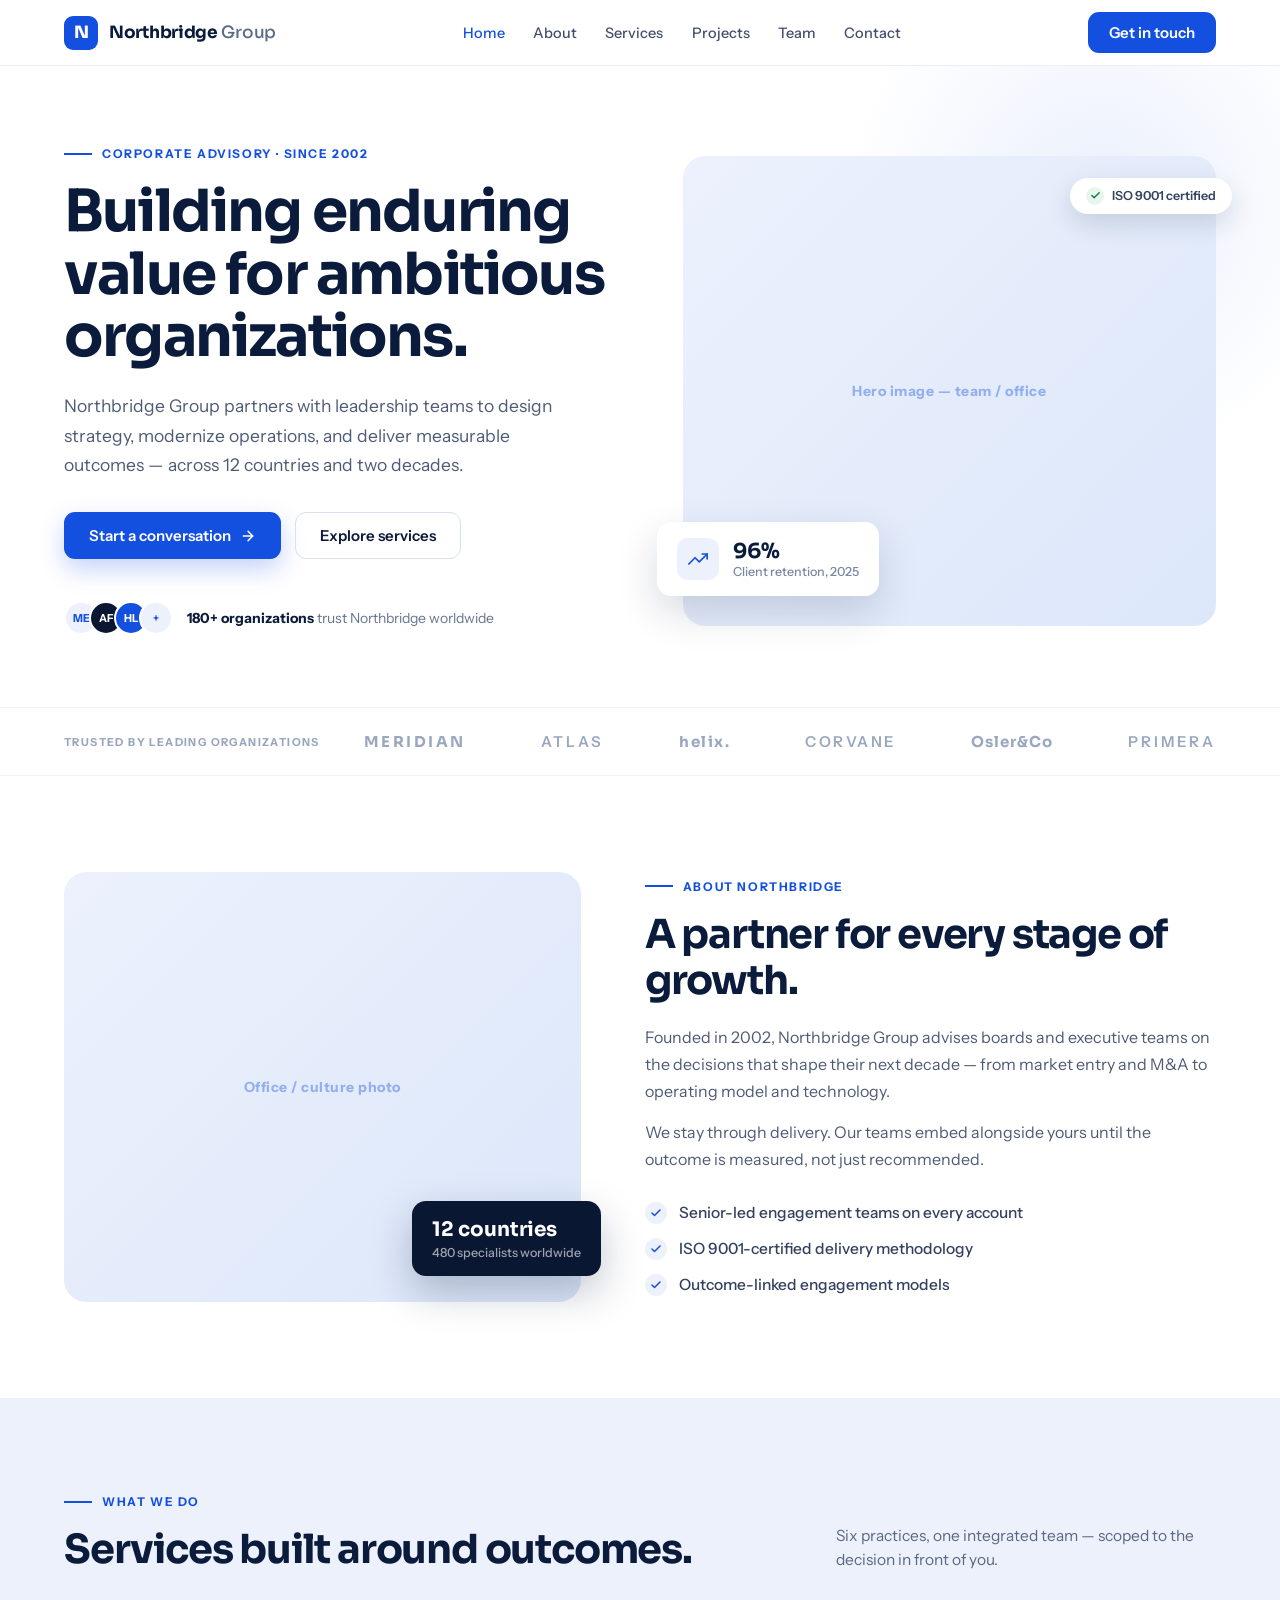
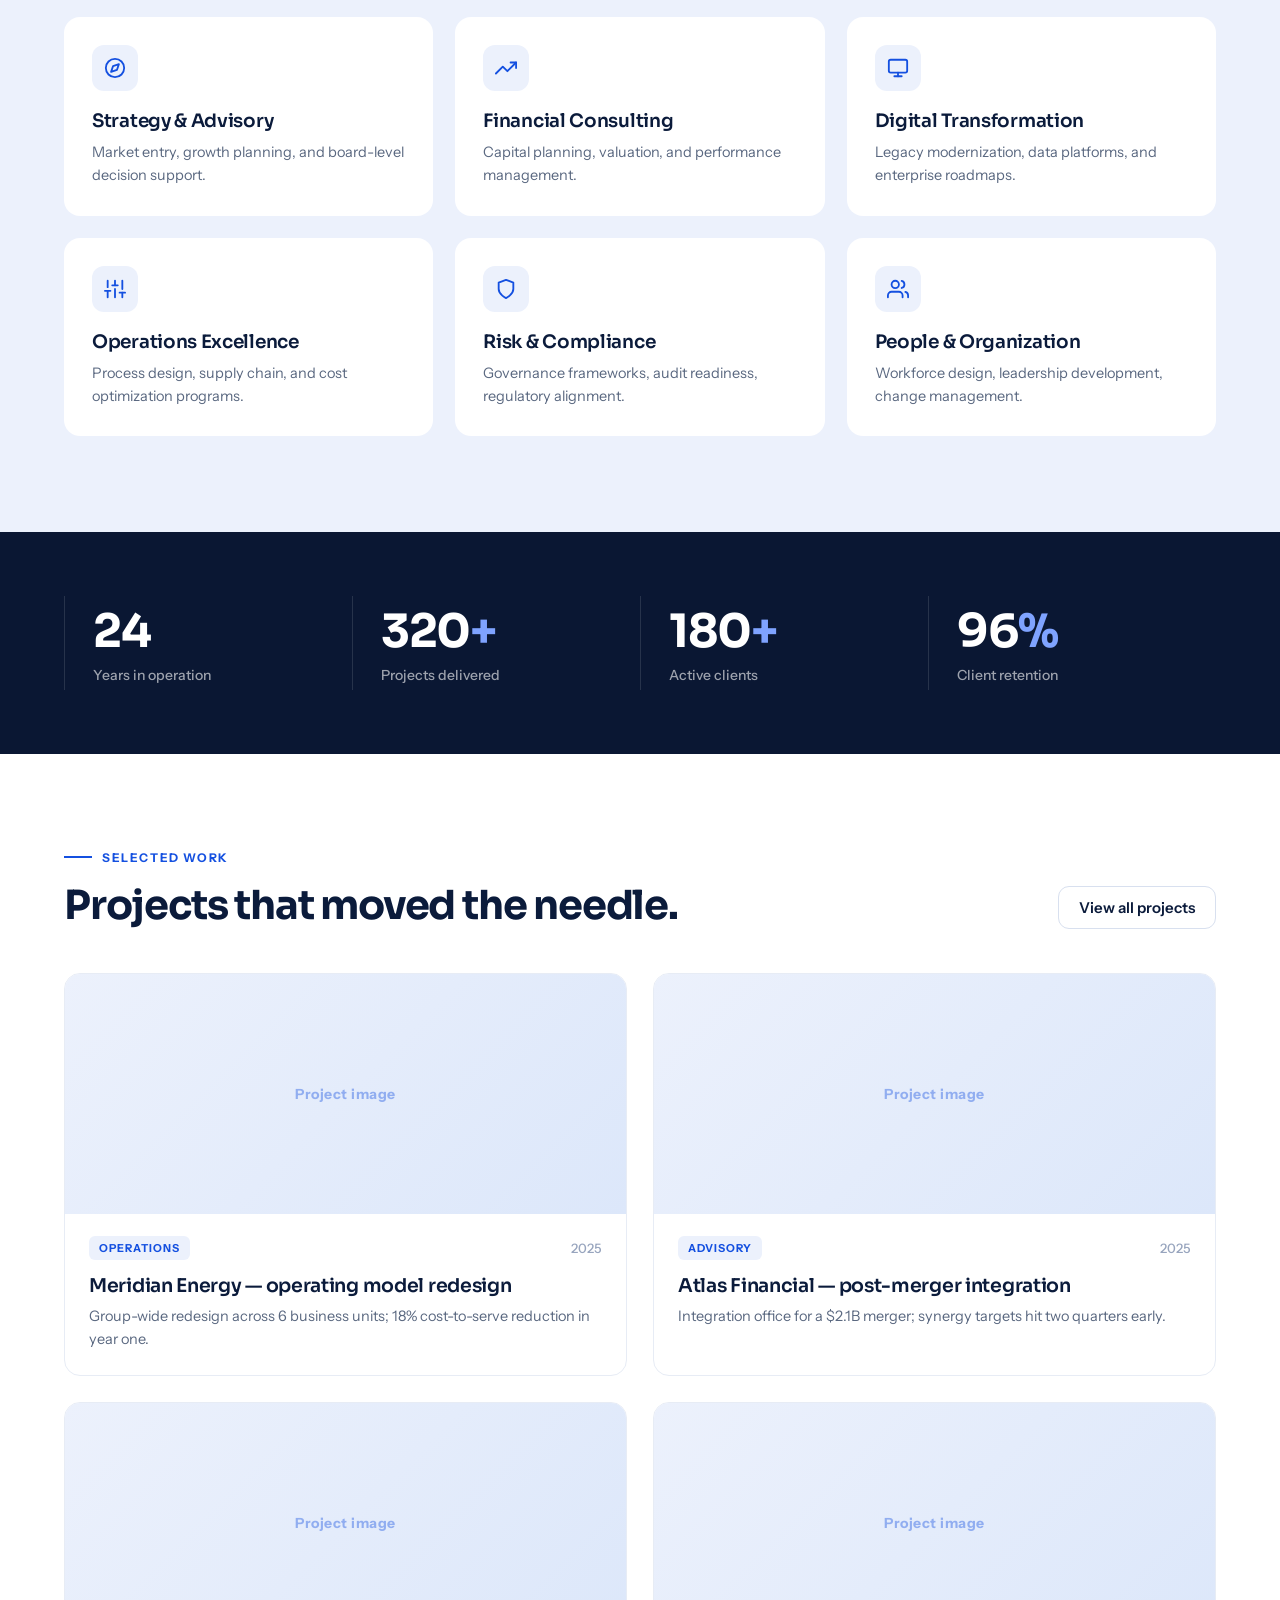
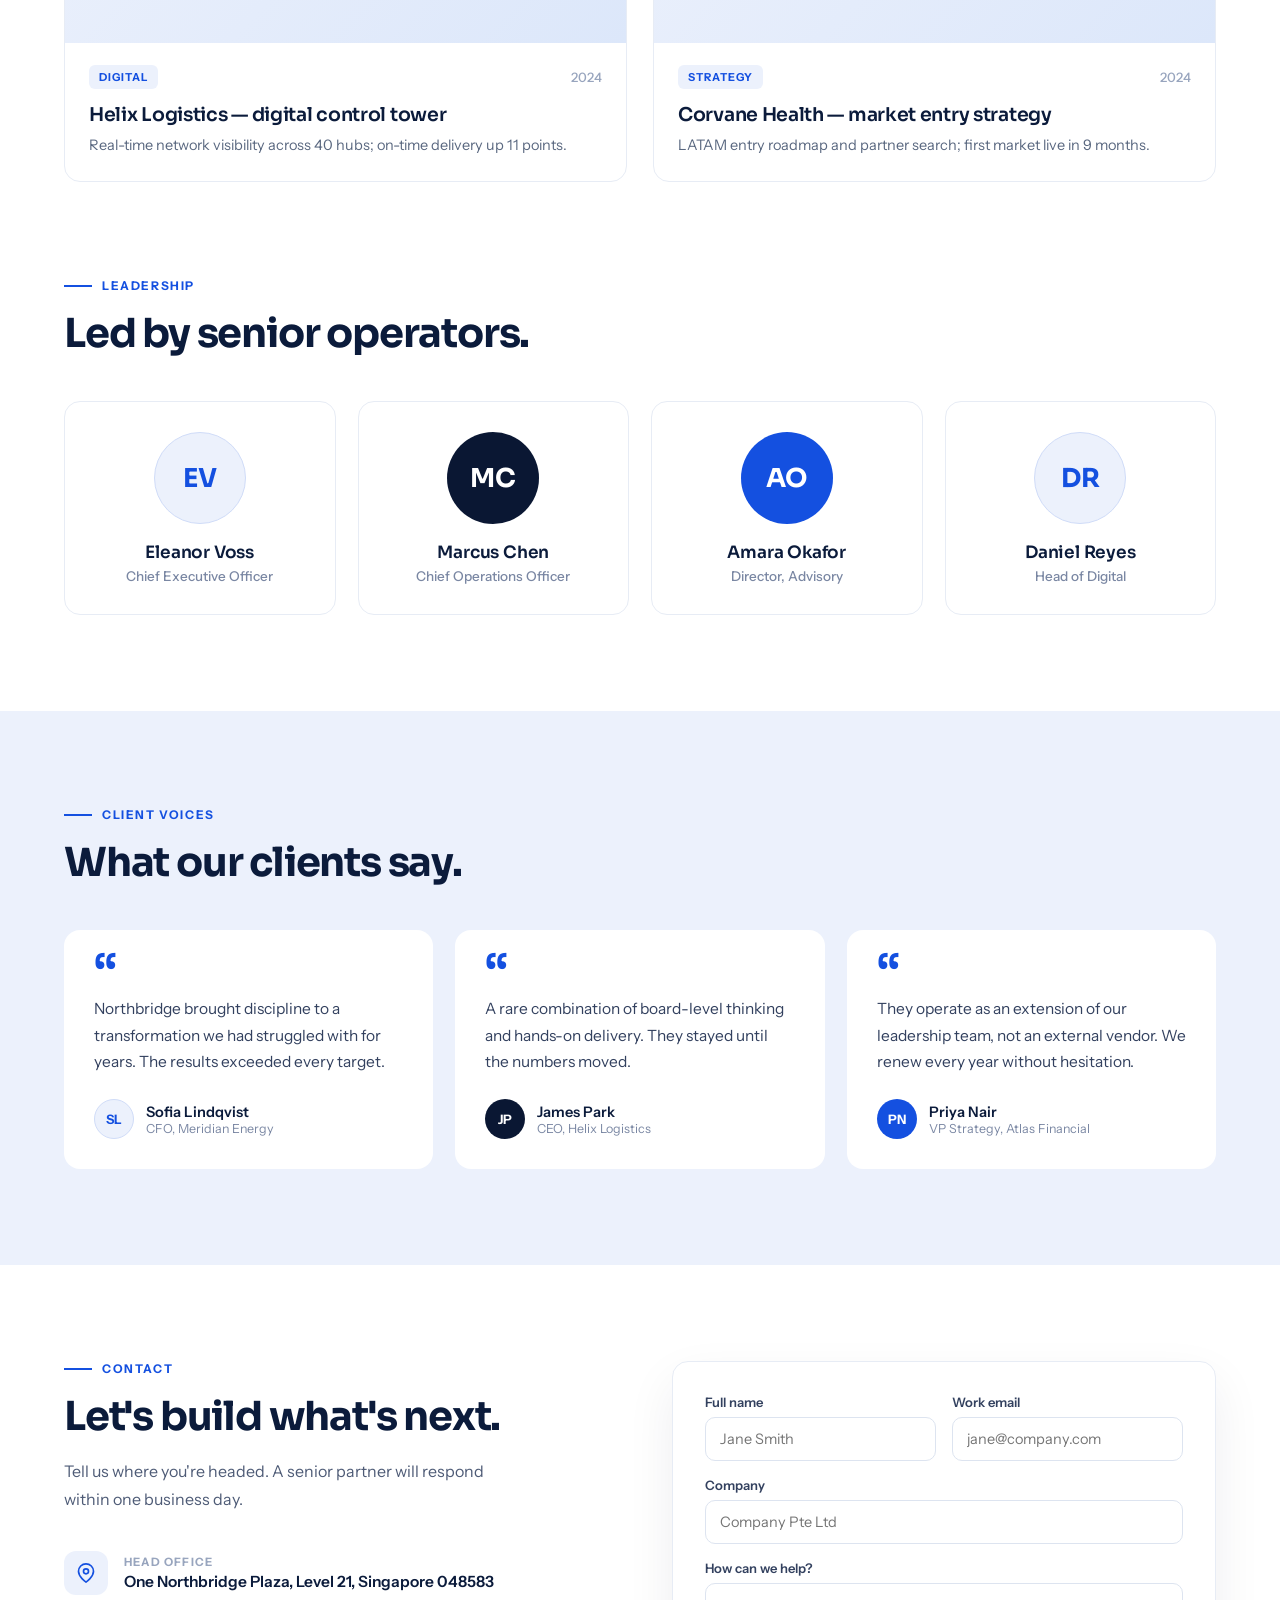
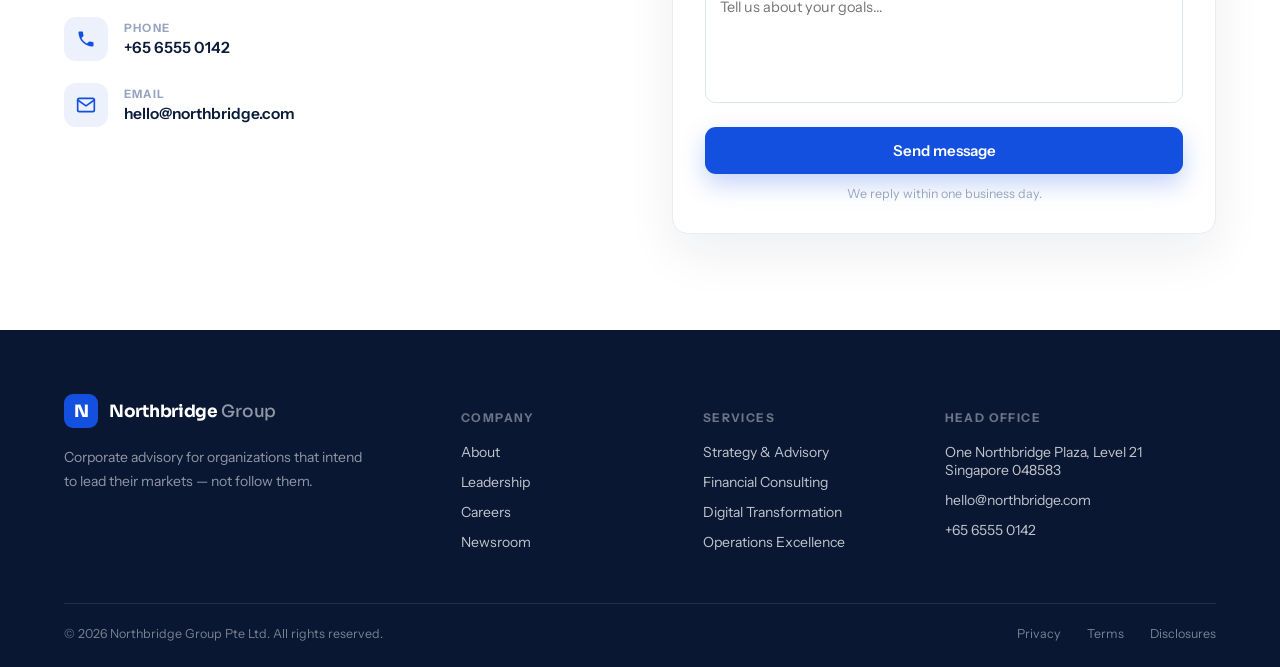
==== index.html @ 816ceb09 "Northbridge corporate site and admin console - vanilla responsive implementation === TECHNICAL CHANG" ====
<!DOCTYPE html>
<html lang="en">
<head>
<meta charset="utf-8">
<meta name="viewport" content="width=device-width, initial-scale=1">
<title>Northbridge Group — Corporate Advisory</title>
<meta name="description" content="Northbridge Group partners with leadership teams to design strategy, modernize operations, and deliver measurable outcomes.">
<link rel="preconnect" href="https://fonts.googleapis.com">
<link rel="preconnect" href="https://fonts.gstatic.com" crossorigin>
<link href="https://fonts.googleapis.com/css2?family=Sora:wght@500;600;700;800&family=Instrument+Sans:wght@400;500;600;700&display=swap" rel="stylesheet">
<link rel="stylesheet" href="css/styles.css">
</head>
<body>

<!-- ============================================================
     DESKTOP / TABLET  (full scrolling site)
     ============================================================ -->
<div class="lp-desktop">

  <!-- Nav -->
  <header class="nav">
    <div class="brand-lock" data-scroll="lp-hero">
      <div class="brand-mark">N</div>
      <div class="brand-name">Northbridge <span>Group</span></div>
    </div>
    <nav class="nav-links">
      <a data-scroll="lp-hero" class="active">Home</a>
      <a data-scroll="lp-about">About</a>
      <a data-scroll="lp-services">Services</a>
      <a data-scroll="lp-projects">Projects</a>
      <a data-scroll="lp-team">Team</a>
      <a data-scroll="lp-contact">Contact</a>
    </nav>
    <button class="btn btn-primary" data-scroll="lp-contact" style="padding:10px 20px;box-shadow:none">Get in touch</button>
  </header>

  <!-- Hero -->
  <section id="lp-hero" class="wrap hero">
    <div class="hero-glow"></div>
    <div style="position:relative">
      <div class="eyebrow">CORPORATE ADVISORY · SINCE 2002</div>
      <h1>Building enduring value for ambitious organizations.</h1>
      <p class="lead">Northbridge Group partners with leadership teams to design strategy, modernize operations, and deliver measurable outcomes — across 12 countries and two decades.</p>
      <div class="hero-cta">
        <button class="btn btn-primary" data-scroll="lp-contact">Start a conversation
          <svg class="ico" viewBox="0 0 24 24"><line x1="5" y1="12" x2="19" y2="12"></line><polyline points="12 5 19 12 12 19"></polyline></svg>
        </button>
        <button class="btn btn-outline" data-scroll="lp-services">Explore services</button>
      </div>
      <div class="trust-line">
        <div class="avatars">
          <div class="av av-tint">ME</div>
          <div class="av av-navy">AF</div>
          <div class="av av-brand">HL</div>
          <div class="av av-tint">+</div>
        </div>
        <div class="t"><b>180+ organizations</b> trust Northbridge worldwide</div>
      </div>
    </div>
    <div class="hero-media">
      <div class="img-slot hero-img">Hero image — team / office</div>
      <div class="float-card">
        <div class="ic"><svg viewBox="0 0 24 24" style="width:20px;height:20px;fill:none;stroke:currentColor;stroke-width:2;stroke-linecap:round;stroke-linejoin:round"><polyline points="23 6 13.5 15.5 8.5 10.5 1 18"></polyline><polyline points="17 6 23 6 23 12"></polyline></svg></div>
        <div>
          <div class="big">96%</div>
          <div class="sub">Client retention, 2025</div>
        </div>
      </div>
      <div class="pill-cert">
        <div class="dot"><svg viewBox="0 0 24 24" style="width:11px;height:11px;fill:none;stroke:currentColor;stroke-width:3;stroke-linecap:round;stroke-linejoin:round"><polyline points="20 6 9 17 4 12"></polyline></svg></div>
        <span>ISO 9001 certified</span>
      </div>
    </div>
  </section>

  <!-- Client logos -->
  <div class="logos">
    <div class="label">TRUSTED BY LEADING ORGANIZATIONS</div>
    <div class="row">
      <span style="letter-spacing:2.5px">MERIDIAN</span>
      <span style="font-family:var(--sans);font-weight:600;letter-spacing:3px">ATLAS</span>
      <span style="letter-spacing:1.5px">helix.</span>
      <span style="font-family:var(--sans);font-weight:600;letter-spacing:2.5px">CORVANE</span>
      <span style="letter-spacing:1px">Osler&amp;Co</span>
      <span style="font-family:var(--sans);font-weight:600;letter-spacing:3px">PRIMERA</span>
    </div>
  </div>

  <!-- About -->
  <section id="lp-about" class="wrap section about">
    <div class="about-media">
      <div class="img-slot about-img">Office / culture photo</div>
      <div class="about-badge">
        <div class="big">12 countries</div>
        <div class="sub">480 specialists worldwide</div>
      </div>
    </div>
    <div>
      <div class="eyebrow">ABOUT NORTHBRIDGE</div>
      <h2 class="h2">A partner for every stage of growth.</h2>
      <p class="lead" style="margin-bottom:14px">Founded in 2002, Northbridge Group advises boards and executive teams on the decisions that shape their next decade — from market entry and M&amp;A to operating model and technology.</p>
      <p class="lead">We stay through delivery. Our teams embed alongside yours until the outcome is measured, not just recommended.</p>
      <div class="checks">
        <div class="check"><span class="tick"><svg viewBox="0 0 24 24" style="width:12px;height:12px;fill:none;stroke:currentColor;stroke-width:3;stroke-linecap:round;stroke-linejoin:round"><polyline points="20 6 9 17 4 12"></polyline></svg></span>Senior-led engagement teams on every account</div>
        <div class="check"><span class="tick"><svg viewBox="0 0 24 24" style="width:12px;height:12px;fill:none;stroke:currentColor;stroke-width:3;stroke-linecap:round;stroke-linejoin:round"><polyline points="20 6 9 17 4 12"></polyline></svg></span>ISO 9001-certified delivery methodology</div>
        <div class="check"><span class="tick"><svg viewBox="0 0 24 24" style="width:12px;height:12px;fill:none;stroke:currentColor;stroke-width:3;stroke-linecap:round;stroke-linejoin:round"><polyline points="20 6 9 17 4 12"></polyline></svg></span>Outcome-linked engagement models</div>
      </div>
    </div>
  </section>

  <!-- Services -->
  <section id="lp-services" class="wrap section services">
    <div class="sec-head">
      <div>
        <div class="eyebrow">WHAT WE DO</div>
        <h2 class="h2" style="margin-top:18px">Services built around outcomes.</h2>
      </div>
      <div class="sub">Six practices, one integrated team — scoped to the decision in front of you.</div>
    </div>
    <div class="grid-3" id="services-grid"></div>
  </section>

  <!-- Stats band -->
  <section class="stats">
    <div class="stat"><div class="n">24</div><div class="l">Years in operation</div></div>
    <div class="stat"><div class="n">320<em>+</em></div><div class="l">Projects delivered</div></div>
    <div class="stat"><div class="n">180<em>+</em></div><div class="l">Active clients</div></div>
    <div class="stat"><div class="n">96<em>%</em></div><div class="l">Client retention</div></div>
  </section>

  <!-- Projects -->
  <section id="lp-projects" class="wrap section">
    <div class="sec-head">
      <div>
        <div class="eyebrow">SELECTED WORK</div>
        <h2 class="h2" style="margin-top:18px">Projects that moved the needle.</h2>
      </div>
      <button class="btn btn-outline" style="padding:11px 20px">View all projects</button>
    </div>
    <div class="grid-2" id="projects-grid"></div>
  </section>

  <!-- Team -->
  <section id="lp-team" class="wrap" style="padding-bottom:clamp(56px,8vw,96px)">
    <div class="eyebrow">LEADERSHIP</div>
    <h2 class="h2" style="margin-top:18px">Led by senior operators.</h2>
    <div class="grid-4" id="team-grid"></div>
  </section>

  <!-- Testimonials -->
  <section class="wrap section testi">
    <div class="eyebrow">CLIENT VOICES</div>
    <h2 class="h2" style="margin-top:18px">What our clients say.</h2>
    <div class="grid-3" id="testi-grid"></div>
  </section>

  <!-- Contact -->
  <section id="lp-contact" class="wrap section contact">
    <div>
      <div class="eyebrow">CONTACT</div>
      <h2 class="h2">Let's build what's next.</h2>
      <p class="lead" style="max-width:440px">Tell us where you're headed. A senior partner will respond within one business day.</p>
      <div class="contact-rows">
        <div class="crow">
          <div class="ic"><svg viewBox="0 0 24 24" style="width:20px;height:20px;fill:none;stroke:currentColor;stroke-width:2;stroke-linecap:round;stroke-linejoin:round"><path d="M21 10c0 7-9 13-9 13s-9-6-9-13a9 9 0 0 1 18 0z"></path><circle cx="12" cy="10" r="3"></circle></svg></div>
          <div><div class="k">HEAD OFFICE</div><div class="v">One Northbridge Plaza, Level 21, Singapore 048583</div></div>
        </div>
        <div class="crow">
          <div class="ic"><svg viewBox="0 0 24 24" style="width:20px;height:20px;fill:currentColor;stroke:none"><path d="M6.6 10.8c1.4 2.8 3.8 5.1 6.6 6.6l2.2-2.2c.3-.3.7-.4 1-.2 1.1.4 2.3.6 3.6.6.6 0 1 .4 1 1V20c0 .6-.4 1-1 1C10.6 21 3 13.4 3 4c0-.6.4-1 1-1h3.4c.6 0 1 .4 1 1 0 1.2.2 2.4.6 3.6.1.3 0 .7-.2 1l-2.2 2.2z"></path></svg></div>
          <div><div class="k">PHONE</div><div class="v">+65 6555 0142</div></div>
        </div>
        <div class="crow">
          <div class="ic"><svg viewBox="0 0 24 24" style="width:20px;height:20px;fill:none;stroke:currentColor;stroke-width:2;stroke-linecap:round;stroke-linejoin:round"><rect x="2" y="4" width="20" height="16" rx="2"></rect><polyline points="22 6 12 13 2 6"></polyline></svg></div>
          <div><div class="k">EMAIL</div><div class="v">hello@northbridge.com</div></div>
        </div>
      </div>
    </div>
    <form class="form-card" onsubmit="return false">
      <div class="field-2">
        <div class="field"><label>Full name</label><input placeholder="Jane Smith"></div>
        <div class="field"><label>Work email</label><input placeholder="jane@company.com"></div>
      </div>
      <div class="field"><label>Company</label><input placeholder="Company Pte Ltd"></div>
      <div class="field"><label>How can we help?</label><textarea placeholder="Tell us about your goals…"></textarea></div>
      <button class="btn btn-primary">Send message</button>
      <div class="form-note">We reply within one business day.</div>
    </form>
  </section>

  <!-- Footer -->
  <footer class="footer">
    <div class="footer-grid">
      <div>
        <div class="brand-lock" style="cursor:default">
          <div class="brand-mark">N</div>
          <div class="brand-name">Northbridge <span>Group</span></div>
        </div>
        <p>Corporate advisory for organizations that intend to lead their markets — not follow them.</p>
      </div>
      <div>
        <h4>COMPANY</h4>
        <div class="col-links"><a>About</a><a>Leadership</a><a>Careers</a><a>Newsroom</a></div>
      </div>
      <div>
        <h4>SERVICES</h4>
        <div class="col-links"><a>Strategy &amp; Advisory</a><a>Financial Consulting</a><a>Digital Transformation</a><a>Operations Excellence</a></div>
      </div>
      <div>
        <h4>HEAD OFFICE</h4>
        <div class="col-links"><div>One Northbridge Plaza, Level 21<br>Singapore 048583</div><div>hello@northbridge.com</div><div>+65 6555 0142</div></div>
      </div>
    </div>
    <div class="footer-bottom">
      <div class="cp">© 2026 Northbridge Group Pte Ltd. All rights reserved.</div>
      <div class="legal"><a>Privacy</a><a>Terms</a><a>Disclosures</a></div>
    </div>
  </footer>
</div>

<!-- ============================================================
     MOBILE  (tab-filtered, bottom nav)
     ============================================================ -->
<div class="lp-mobile">
  <div class="m-topbar">
    <div class="brand-lock" style="cursor:default">
      <div class="brand-mark">N</div>
      <div class="brand-name">Northbridge</div>
    </div>
    <button class="m-cta" data-mtab="contact">Get in touch</button>
  </div>

  <div class="m-view">
    <!-- HOME -->
    <div class="m-tab active" data-view="home">
      <div class="m-hero">
        <div class="eyebrow" style="font-size:10.5px">CORPORATE ADVISORY</div>
        <h1>Building enduring value for ambitious organizations.</h1>
        <p class="lead">Strategy, operations, and digital — designed and delivered with your leadership team.</p>
        <button class="btn btn-primary" data-mtab="contact">Start a conversation</button>
        <button class="btn btn-outline" data-mtab="services">Explore services</button>
      </div>
      <div class="m-statgrid">
        <div class="m-stat"><div class="n">24</div><div class="l">Years in operation</div></div>
        <div class="m-stat"><div class="n">320+</div><div class="l">Projects delivered</div></div>
        <div class="m-stat"><div class="n">180+</div><div class="l">Active clients</div></div>
        <div class="m-stat"><div class="n">96%</div><div class="l">Client retention</div></div>
      </div>
      <div class="m-trusted">
        <div class="lbl">TRUSTED BY</div>
        <div class="row"><span>MERIDIAN</span><span>ATLAS</span><span>helix.</span><span>CORVANE</span><span>Osler&amp;Co</span></div>
      </div>
      <div class="m-aboutcard">
        <div class="t">A partner for every stage of growth.</div>
        <p>Founded in 2002 · 480 specialists · 12 countries. We stay through delivery — outcomes measured, not just recommended.</p>
      </div>
    </div>

    <!-- SERVICES -->
    <div class="m-tab" data-view="services">
      <h2>Services</h2>
      <p class="sub">Six practices, one integrated team.</p>
      <div class="m-list" id="m-services"></div>
    </div>

    <!-- WORK -->
    <div class="m-tab" data-view="work">
      <h2>Selected work</h2>
      <p class="sub">Case studies from the last two years.</p>
      <div class="m-list">
        <div class="m-case"><div class="cap tint">ME</div><div class="bd"><span class="tag">OPERATIONS</span><div class="nm">Meridian Energy — operating model redesign</div><div class="ds">18% cost-to-serve reduction in year one.</div></div></div>
        <div class="m-case"><div class="cap navy">AF</div><div class="bd"><span class="tag">ADVISORY</span><div class="nm">Atlas Financial — post-merger integration</div><div class="ds">Synergy targets hit two quarters early.</div></div></div>
        <div class="m-case"><div class="cap tint">HL</div><div class="bd"><span class="tag">DIGITAL</span><div class="nm">Helix Logistics — digital control tower</div><div class="ds">On-time delivery up 11 points across 40 hubs.</div></div></div>
        <div class="m-quote"><div class="mark">“</div><p>Northbridge brought discipline to a transformation we had struggled with for years.</p><div class="who">Sofia Lindqvist — CFO, Meridian Energy</div></div>
      </div>
    </div>

    <!-- CONTACT -->
    <div class="m-tab" data-view="contact">
      <h2>Let's talk</h2>
      <p class="sub">A senior partner replies within one business day.</p>
      <form class="m-form" onsubmit="return false">
        <input placeholder="Full name">
        <input placeholder="Work email">
        <textarea placeholder="How can we help?"></textarea>
        <button class="btn btn-primary">Send message</button>
      </form>
      <div class="m-contactrows">
        <div class="m-crow"><div class="ic"><svg viewBox="0 0 24 24" style="width:17px;height:17px;fill:none;stroke:currentColor;stroke-width:2;stroke-linecap:round;stroke-linejoin:round"><path d="M21 10c0 7-9 13-9 13s-9-6-9-13a9 9 0 0 1 18 0z"></path><circle cx="12" cy="10" r="3"></circle></svg></div><div class="tx">One Northbridge Plaza, Level 21, Singapore 048583</div></div>
        <div class="m-crow"><div class="ic"><svg viewBox="0 0 24 24" style="width:17px;height:17px;fill:none;stroke:currentColor;stroke-width:2;stroke-linecap:round;stroke-linejoin:round"><rect x="2" y="4" width="20" height="16" rx="2"></rect><polyline points="22 6 12 13 2 6"></polyline></svg></div><div class="tx">hello@northbridge.com · +65 6555 0142</div></div>
      </div>
    </div>
  </div>

  <nav class="m-bottomnav">
    <button class="m-navbtn active" data-mtab="home"><svg viewBox="0 0 24 24"><path d="M3 9l9-7 9 7v11a2 2 0 0 1-2 2H5a2 2 0 0 1-2-2z"></path><polyline points="9 22 9 12 15 12 15 22"></polyline></svg><span>Home</span></button>
    <button class="m-navbtn" data-mtab="services"><svg viewBox="0 0 24 24"><rect x="3" y="3" width="7" height="7" rx="1.5"></rect><rect x="14" y="3" width="7" height="7" rx="1.5"></rect><rect x="14" y="14" width="7" height="7" rx="1.5"></rect><rect x="3" y="14" width="7" height="7" rx="1.5"></rect></svg><span>Services</span></button>
    <button class="m-navbtn" data-mtab="work"><svg viewBox="0 0 24 24"><rect x="2" y="7" width="20" height="14" rx="2"></rect><path d="M16 21V5a2 2 0 0 0-2-2h-4a2 2 0 0 0-2 2v16"></path></svg><span>Work</span></button>
    <button class="m-navbtn" data-mtab="contact"><svg viewBox="0 0 24 24"><rect x="2" y="4" width="20" height="16" rx="2"></rect><polyline points="22 6 12 13 2 6"></polyline></svg><span>Contact</span></button>
  </nav>
</div>

<script src="js/landing.js"></script>
</body>
</html>
---- css/styles.css ----
/* ============================================================
   Northbridge — Shared tokens + Landing site styles
   Vanilla, responsive. Desktop = full scroll · Mobile = tab-filtered
   ============================================================ */

/* ---------- Design tokens ---------- */
:root {
  --brand: #1450E0;
  --brand-dark: #0D3695;
  --tint: #ECF1FC;
  --tint-brd: #D0DCF8;
  --ink: #0B1B3B;
  --navy: #0A1733;
  --body: #4E5B76;
  --muted: #5B6B87;
  --faint: #98A5BE;
  --line: #E7ECF5;
  --r: 16px;
  --sora: 'Sora', system-ui, sans-serif;
  --sans: 'Instrument Sans', system-ui, sans-serif;
  --shadow-card: 0 18px 40px rgba(11, 27, 59, 0.10);
}

/* ---------- Reset ---------- */
*, *::before, *::after { box-sizing: border-box; }
html { scroll-behavior: smooth; }
body {
  margin: 0;
  font-family: var(--sans);
  color: var(--ink);
  background: #fff;
  -webkit-font-smoothing: antialiased;
}
::selection { background: #CFE0FF; }
img, svg { display: block; max-width: 100%; }
a { color: inherit; text-decoration: none; }
h1, h2, h3, p { margin: 0; }
button { font: inherit; cursor: pointer; }

/* ---------- Helpers ---------- */
.eyebrow {
  display: flex; align-items: center; gap: 10px;
  font: 700 12px var(--sans); letter-spacing: 1.6px; color: var(--brand);
}
.eyebrow::before {
  content: ""; width: 28px; height: 2px; background: var(--brand); flex-shrink: 0;
}
.btn {
  display: inline-flex; align-items: center; justify-content: center; gap: 9px;
  font: 600 15px var(--sans); border-radius: 11px; padding: 13px 24px;
  border: 1.5px solid transparent; transition: background .2s, border-color .2s, transform .2s;
  cursor: pointer;
}
.btn-primary { background: var(--brand); color: #fff; box-shadow: 0 10px 24px rgba(20,80,224,.25); }
.btn-primary:hover { background: var(--brand-dark); }
.btn-outline { border-color: #D8E0EF; color: var(--ink); background: transparent; }
.btn-outline:hover { border-color: var(--brand); }
.btn .ico { width: 16px; height: 16px; stroke: currentColor; fill: none; stroke-width: 2.2; stroke-linecap: round; stroke-linejoin: round; }

.img-slot {
  display: flex; align-items: center; justify-content: center;
  background: linear-gradient(135deg, var(--tint), #DCE7FA);
  color: rgba(20,80,224,.4); font: 700 14px var(--sans); letter-spacing: .5px;
  text-align: center; padding: 20px;
}

/* ============================================================
   DESKTOP LANDING
   ============================================================ */
.lp-desktop { display: block; }

.nav {
  position: sticky; top: 0; z-index: 40;
  background: rgba(255,255,255,.92); backdrop-filter: blur(12px);
  border-bottom: 1px solid #EAEFF7;
  display: flex; align-items: center; justify-content: space-between;
  padding: 0 clamp(24px, 5vw, 64px); height: 66px;
}
.brand-lock { display: flex; align-items: center; gap: 11px; cursor: pointer; }
.brand-mark {
  width: 34px; height: 34px; border-radius: 9px; background: var(--brand);
  display: flex; align-items: center; justify-content: center;
  font: 800 17px var(--sora); color: #fff;
}
.brand-name { font: 700 17px var(--sora); letter-spacing: -.3px; }
.brand-name span { font-weight: 500; color: var(--muted); }
.nav-links { display: flex; align-items: center; gap: clamp(16px, 2.2vw, 30px); }
.nav-links a { font: 500 14.5px var(--sans); color: #43506C; transition: color .2s; }
.nav-links a:hover, .nav-links a.active { color: var(--brand); }

.wrap { padding-left: clamp(24px, 5vw, 64px); padding-right: clamp(24px, 5vw, 64px); }
.section { padding-top: clamp(56px, 8vw, 96px); padding-bottom: clamp(56px, 8vw, 96px); }
.h2 { font: 700 clamp(30px, 4vw, 40px)/1.15 var(--sora); letter-spacing: -1.2px; color: var(--ink); }
.lead { font: 400 16px/1.7 var(--sans); color: var(--body); text-wrap: pretty; }
.sec-head { display: flex; align-items: flex-end; justify-content: space-between; gap: 40px; flex-wrap: wrap; }

/* Hero */
.hero { position: relative; display: grid; grid-template-columns: 1.02fr .98fr; gap: clamp(32px, 5vw, 64px); align-items: center; overflow: hidden; padding-top: 80px; padding-bottom: 72px; }
.hero-glow { position: absolute; width: 560px; height: 560px; border-radius: 50%; top: -140px; right: -100px; pointer-events: none;
  background: radial-gradient(circle, rgba(20,80,224,.09), rgba(20,80,224,0) 65%); }
.hero h1 { font: 700 clamp(40px, 5vw, 58px)/1.08 var(--sora); letter-spacing: -1.8px; margin: 20px 0 22px; }
.hero .lead { font-size: 17.5px; max-width: 520px; }
.hero-cta { display: flex; align-items: center; gap: 14px; margin-top: 32px; flex-wrap: wrap; }
.avatars { display: flex; }
.av { width: 34px; height: 34px; border-radius: 50%; border: 2px solid #fff; display: flex; align-items: center; justify-content: center; font: 700 11px var(--sans); }
.av + .av { margin-left: -9px; }
.av-tint { background: var(--tint); color: var(--brand); }
.av-navy { background: var(--navy); color: #fff; }
.av-brand { background: var(--brand); color: #fff; }
.trust-line { display: flex; align-items: center; gap: 14px; margin-top: 42px; }
.trust-line .t { font: 400 14px var(--sans); color: #66748F; }
.trust-line .t b { color: var(--ink); }
.hero-media { position: relative; }
.hero-img { width: 100%; height: 470px; border-radius: 22px; }
.float-card {
  position: absolute; background: #fff; border-radius: 14px; box-shadow: 0 16px 40px rgba(11,27,59,.16);
  padding: 16px 20px; display: flex; gap: 14px; align-items: center; left: -26px; bottom: 30px;
}
.float-card .ic { width: 42px; height: 42px; border-radius: 11px; background: var(--tint); color: var(--brand); display: flex; align-items: center; justify-content: center; }
.float-card .big { font: 700 21px var(--sora); }
.float-card .sub { font: 500 12.5px var(--sans); color: #7A87A3; }
.pill-cert {
  position: absolute; top: 22px; right: -16px; background: #fff; border-radius: 999px;
  box-shadow: 0 10px 26px rgba(11,27,59,.14); padding: 9px 16px; display: flex; gap: 8px; align-items: center;
  font: 600 12.5px var(--sans); color: #33415F;
}
.pill-cert .dot { width: 18px; height: 18px; border-radius: 50%; background: #E7F6EE; color: #127A46; display: flex; align-items: center; justify-content: center; }

/* Client logos */
.logos { padding: 24px clamp(24px,5vw,64px); border-top: 1px solid #EEF2F9; border-bottom: 1px solid #EEF2F9; display: flex; align-items: center; gap: 44px; flex-wrap: wrap; }
.logos .label { font: 700 11px var(--sans); letter-spacing: 1.4px; color: var(--faint); white-space: nowrap; }
.logos .row { display: flex; align-items: center; gap: 38px; flex: 1; justify-content: space-between; flex-wrap: wrap; }
.logos .row span { color: #9AA7BF; font-family: var(--sora); font-weight: 700; font-size: 15px; }

/* About */
.about { display: grid; grid-template-columns: .95fr 1.05fr; gap: clamp(36px, 5vw, 72px); align-items: center; }
.about-media { position: relative; }
.about-img { width: 100%; height: 430px; border-radius: 22px; }
.about-badge { position: absolute; right: -20px; bottom: 26px; background: var(--navy); border-radius: 14px; padding: 16px 20px; box-shadow: 0 16px 40px rgba(11,27,59,.25); }
.about-badge .big { font: 700 20px var(--sora); color: #fff; }
.about-badge .sub { font: 500 12.5px var(--sans); color: rgba(255,255,255,.6); margin-top: 3px; }
.about .h2 { margin: 18px 0 20px; }
.checks { display: flex; flex-direction: column; gap: 14px; margin-top: 28px; }
.check { display: flex; align-items: center; gap: 12px; font: 500 15.5px var(--sans); color: #33415F; }
.check .tick { width: 22px; height: 22px; border-radius: 50%; background: var(--tint); color: var(--brand); display: flex; align-items: center; justify-content: center; flex-shrink: 0; }

/* Services */
.services { background: var(--tint); }
.services .sub { font: 400 15.5px/1.6 var(--sans); color: #5A6880; max-width: 380px; text-wrap: pretty; }
.grid-3 { display: grid; grid-template-columns: repeat(3, 1fr); gap: 22px; margin-top: 44px; }
.svc-card { background: #fff; border-radius: var(--r); padding: 28px; transition: transform .25s, box-shadow .25s; }
.svc-card:hover { transform: translateY(-4px); box-shadow: var(--shadow-card); }
.svc-ic { width: 46px; height: 46px; border-radius: 12px; background: var(--tint); color: var(--brand); display: flex; align-items: center; justify-content: center; }
.svc-card h3 { font: 600 18.5px var(--sora); letter-spacing: -.3px; margin: 18px 0 9px; }
.svc-card p { font: 400 14.5px/1.6 var(--sans); color: #5A6880; }

/* Stats band */
.stats { background: var(--navy); display: grid; grid-template-columns: repeat(4, 1fr); gap: 0; padding: 64px clamp(24px,5vw,64px); }
.stat { border-left: 1px solid rgba(255,255,255,.12); padding: 6px 0 6px 28px; }
.stat .n { font: 700 clamp(34px,4vw,46px) var(--sora); letter-spacing: -1.5px; color: #fff; }
.stat .n em { font-style: normal; color: #7FA3FF; }
.stat .l { font: 500 14px var(--sans); color: rgba(255,255,255,.6); margin-top: 6px; }

/* Projects */
.grid-2 { display: grid; grid-template-columns: 1fr 1fr; gap: 26px; margin-top: 44px; }
.proj-card { border: 1px solid var(--line); border-radius: var(--r); overflow: hidden; background: #fff; transition: box-shadow .25s; }
.proj-card:hover { box-shadow: var(--shadow-card); }
.proj-img { width: 100%; height: 240px; }
.proj-body { padding: 22px 24px 24px; }
.proj-top { display: flex; align-items: center; justify-content: space-between; }
.tag { background: var(--tint); color: var(--brand); font: 700 11px var(--sans); letter-spacing: 1px; padding: 5px 10px; border-radius: 6px; }
.year { font: 500 13px var(--sans); color: var(--faint); }
.proj-card h3 { font: 600 19px var(--sora); letter-spacing: -.3px; margin: 14px 0 7px; }
.proj-card p { font: 400 14.5px/1.6 var(--sans); color: #5A6880; }

/* Team */
.grid-4 { display: grid; grid-template-columns: repeat(4, 1fr); gap: 22px; margin-top: 44px; }
.team-card { border: 1px solid var(--line); border-radius: var(--r); padding: 30px 24px; text-align: center; background: #fff; }
.team-av { width: 92px; height: 92px; border-radius: 50%; display: flex; align-items: center; justify-content: center; font: 700 26px var(--sora); margin: 0 auto; }
.team-card .nm { font: 600 17px var(--sora); letter-spacing: -.2px; margin-top: 18px; }
.team-card .rl { font: 500 13.5px var(--sans); color: #7A87A3; margin-top: 5px; }

/* Testimonials */
.testi { background: var(--tint); }
.quote-card { background: #fff; border-radius: var(--r); padding: 30px; display: flex; flex-direction: column; }
.quote-card .mark { font: 700 46px/.5 var(--sora); color: var(--brand); height: 22px; }
.quote-card p { font: 400 15.5px/1.7 var(--sans); color: #33415F; margin: 14px 0 0; flex: 1; text-wrap: pretty; }
.quote-who { display: flex; align-items: center; gap: 12px; margin-top: 24px; }
.quote-who .qa { width: 40px; height: 40px; border-radius: 50%; display: flex; align-items: center; justify-content: center; font: 700 13px var(--sans); }
.quote-who .qn { font: 600 14.5px var(--sans); }
.quote-who .qr { font: 400 12.5px var(--sans); color: #7A87A3; }

/* Contact */
.contact { display: grid; grid-template-columns: 1fr 1fr; gap: clamp(36px,5vw,72px); align-items: start; }
.contact .h2 { margin: 18px 0 18px; }
.contact-rows { display: flex; flex-direction: column; gap: 22px; margin-top: 38px; }
.crow { display: flex; align-items: center; gap: 16px; }
.crow .ic { width: 44px; height: 44px; border-radius: 12px; background: var(--tint); color: var(--brand); display: flex; align-items: center; justify-content: center; flex-shrink: 0; }
.crow .k { font: 700 11.5px var(--sans); letter-spacing: 1.2px; color: var(--faint); }
.crow .v { font: 600 15.5px var(--sans); margin-top: 3px; }
.form-card { background: #fff; border: 1px solid var(--line); border-radius: var(--r); padding: 32px; box-shadow: 0 20px 50px rgba(11,27,59,.07); }
.field-2 { display: grid; grid-template-columns: 1fr 1fr; gap: 16px; }
.field { margin-top: 16px; }
.field:first-child, .field-2 .field { margin-top: 0; }
.field label { display: block; font: 600 13px var(--sans); color: #33415F; margin-bottom: 7px; }
.field input, .field textarea {
  width: 100%; padding: 12px 14px; border: 1.5px solid #DDE4F0; border-radius: 10px;
  font: 400 14.5px var(--sans); color: var(--ink); outline: none; background: #fff; resize: none;
}
.field textarea { height: 120px; line-height: 1.6; }
.field input:focus, .field textarea:focus { border-color: var(--brand); box-shadow: 0 0 0 3px rgba(20,80,224,.12); }
.form-card .btn { width: 100%; margin-top: 20px; }
.form-note { font: 400 12.5px var(--sans); color: var(--faint); text-align: center; margin-top: 12px; }

/* Footer */
.footer { background: var(--navy); padding: 64px clamp(24px,5vw,64px) 0; }
.footer-grid { display: grid; grid-template-columns: 1.8fr 1fr 1fr 1.4fr; gap: 48px; padding-bottom: 52px; }
.footer p { font: 400 14px/1.7 var(--sans); color: rgba(255,255,255,.55); max-width: 300px; margin-top: 18px; }
.footer .brand-name { color: #fff; }
.footer .brand-name span { color: rgba(255,255,255,.55); }
.footer h4 { font: 700 12px var(--sans); letter-spacing: 1.4px; color: rgba(255,255,255,.4); }
.footer .col-links { display: flex; flex-direction: column; gap: 12px; margin-top: 18px; }
.footer .col-links a, .footer .col-links div { font: 400 14px var(--sans); color: rgba(255,255,255,.75); transition: color .2s; }
.footer .col-links a:hover { color: #fff; }
.footer-bottom { border-top: 1px solid rgba(255,255,255,.1); padding: 22px 0 26px; display: flex; align-items: center; justify-content: space-between; gap: 16px; flex-wrap: wrap; }
.footer-bottom .cp { font: 400 12.5px var(--sans); color: rgba(255,255,255,.45); }
.footer-bottom .legal { display: flex; gap: 26px; }
.footer-bottom .legal a { font: 400 12.5px var(--sans); color: rgba(255,255,255,.45); }
.footer-bottom .legal a:hover { color: #fff; }

/* ============================================================
   MOBILE LANDING (tab-filtered) — hidden on desktop
   ============================================================ */
.lp-mobile { display: none; }
.m-topbar {
  position: sticky; top: 0; z-index: 20; background: #fff;
  padding: 16px 20px 12px; display: flex; align-items: center; justify-content: space-between;
  border-bottom: 1px solid #EEF2F9;
}
.m-topbar .brand-mark { width: 30px; height: 30px; border-radius: 8px; font-size: 15px; }
.m-topbar .brand-name { font-size: 15.5px; letter-spacing: -.2px; }
.m-cta { background: var(--brand); color: #fff; font: 600 12.5px var(--sans); padding: 8px 14px; border-radius: 9px; border: none; }
.m-view { padding: 26px 20px 96px; }
.m-view h2 { font: 700 26px/1.15 var(--sora); letter-spacing: -.7px; margin: 0 0 8px; }
.m-view .sub { font: 400 14px/1.6 var(--sans); color: #5A6880; margin: 0 0 20px; }
.m-tab { display: none; }
.m-tab.active { display: block; }

/* Mobile home */
.m-hero { position: relative; overflow: hidden; padding: 2px 0 10px; }
.m-hero h1 { font: 700 33px/1.12 var(--sora); letter-spacing: -1px; margin: 14px 0 12px; }
.m-hero .lead { font-size: 15px; line-height: 1.6; }
.m-hero .btn { width: 100%; margin-top: 12px; }
.m-statgrid { display: grid; grid-template-columns: 1fr 1fr; gap: 11px; padding: 22px 0; }
.m-stat { background: var(--tint); border-radius: 14px; padding: 16px; }
.m-stat .n { font: 700 24px var(--sora); letter-spacing: -.5px; }
.m-stat .l { font: 500 12px var(--sans); color: #5A6880; margin-top: 3px; }
.m-trusted .lbl { font: 700 10.5px var(--sans); letter-spacing: 1.4px; color: var(--faint); margin-bottom: 14px; }
.m-trusted .row { display: flex; flex-wrap: wrap; gap: 14px 22px; align-items: center; }
.m-trusted .row span { color: #9AA7BF; font: 700 13px var(--sora); letter-spacing: 1px; }
.m-aboutcard { margin-top: 28px; background: var(--navy); border-radius: var(--r); padding: 22px; }
.m-aboutcard .t { font: 700 19px var(--sora); letter-spacing: -.4px; color: #fff; }
.m-aboutcard p { font: 400 13.5px/1.65 var(--sans); color: rgba(255,255,255,.65); margin: 10px 0 0; }

/* Mobile service rows */
.m-list { display: flex; flex-direction: column; gap: 11px; }
.m-row { border: 1px solid var(--line); border-radius: 14px; padding: 16px; display: flex; align-items: center; gap: 14px; background: #fff; }
.m-row .ic { width: 40px; height: 40px; border-radius: 11px; background: var(--tint); color: var(--brand); display: flex; align-items: center; justify-content: center; flex-shrink: 0; }
.m-row .tx { flex: 1; min-width: 0; }
.m-row .tx .nm { font: 600 15px var(--sora); letter-spacing: -.2px; }
.m-row .tx .ds { font: 400 12.5px var(--sans); color: #7A87A3; margin-top: 3px; }
.m-row .chev { width: 16px; height: 16px; stroke: #B9C4D8; fill: none; stroke-width: 2.2; flex-shrink: 0; }

/* Mobile work cards */
.m-case { border: 1px solid var(--line); border-radius: var(--r); overflow: hidden; background: #fff; }
.m-case .cap { height: 140px; display: flex; align-items: center; justify-content: center; font: 800 26px var(--sora); letter-spacing: 2px; }
.m-case .cap.tint { background: linear-gradient(135deg, var(--tint), #DCE7FA); color: rgba(20,80,224,.32); }
.m-case .cap.navy { background: linear-gradient(135deg, var(--navy), #1B2E5C); color: rgba(255,255,255,.3); }
.m-case .bd { padding: 16px 18px 18px; }
.m-case .bd .nm { font: 600 16px var(--sora); letter-spacing: -.2px; margin-top: 10px; }
.m-case .bd .ds { font: 400 13px/1.55 var(--sans); color: #5A6880; margin-top: 5px; }
.m-quote { background: var(--navy); border-radius: var(--r); padding: 22px; }
.m-quote .mark { font: 700 34px/.5 var(--sora); color: #7FA3FF; height: 16px; }
.m-quote p { font: 400 14px/1.65 var(--sans); color: rgba(255,255,255,.85); margin: 12px 0 0; }
.m-quote .who { font: 600 12.5px var(--sans); color: rgba(255,255,255,.55); margin-top: 14px; }

/* Mobile contact */
.m-form { display: flex; flex-direction: column; gap: 12px; }
.m-form input, .m-form textarea { width: 100%; padding: 13px 14px; border: 1.5px solid #DDE4F0; border-radius: 11px; font: 400 14.5px var(--sans); color: var(--ink); outline: none; background: #fff; resize: none; }
.m-form textarea { height: 110px; line-height: 1.6; }
.m-form input:focus, .m-form textarea:focus { border-color: var(--brand); }
.m-form .btn { width: 100%; }
.m-contactrows { display: flex; flex-direction: column; gap: 14px; margin-top: 26px; }
.m-crow { display: flex; align-items: center; gap: 12px; }
.m-crow .ic { width: 38px; height: 38px; border-radius: 10px; background: var(--tint); color: var(--brand); display: flex; align-items: center; justify-content: center; flex-shrink: 0; }
.m-crow .tx { font: 500 13.5px/1.45 var(--sans); color: #33415F; }

/* Mobile bottom nav */
.m-bottomnav {
  position: fixed; bottom: 0; left: 0; right: 0; z-index: 30;
  display: grid; grid-template-columns: repeat(4, 1fr);
  border-top: 1px solid #E9EEF6; background: rgba(255,255,255,.97);
  padding: 10px 6px calc(10px + env(safe-area-inset-bottom));
}
.m-navbtn { display: flex; flex-direction: column; align-items: center; gap: 4px; padding: 4px 0; border: none; background: none; color: #8B99B5; }
.m-navbtn svg { width: 22px; height: 22px; stroke: currentColor; fill: none; stroke-width: 2; stroke-linecap: round; stroke-linejoin: round; }
.m-navbtn span { font: 600 10.5px var(--sans); }
.m-navbtn.active { color: var(--brand); }

/* ============================================================
   RESPONSIVE SWITCH
   ============================================================ */
@media (max-width: 1000px) {
  .grid-4 { grid-template-columns: repeat(2, 1fr); }
  .grid-3 { grid-template-columns: repeat(2, 1fr); }
  .stats { grid-template-columns: repeat(2, 1fr); gap: 24px; }
}
@media (max-width: 767px) {
  .lp-desktop { display: none; }
  .lp-mobile { display: block; }
}
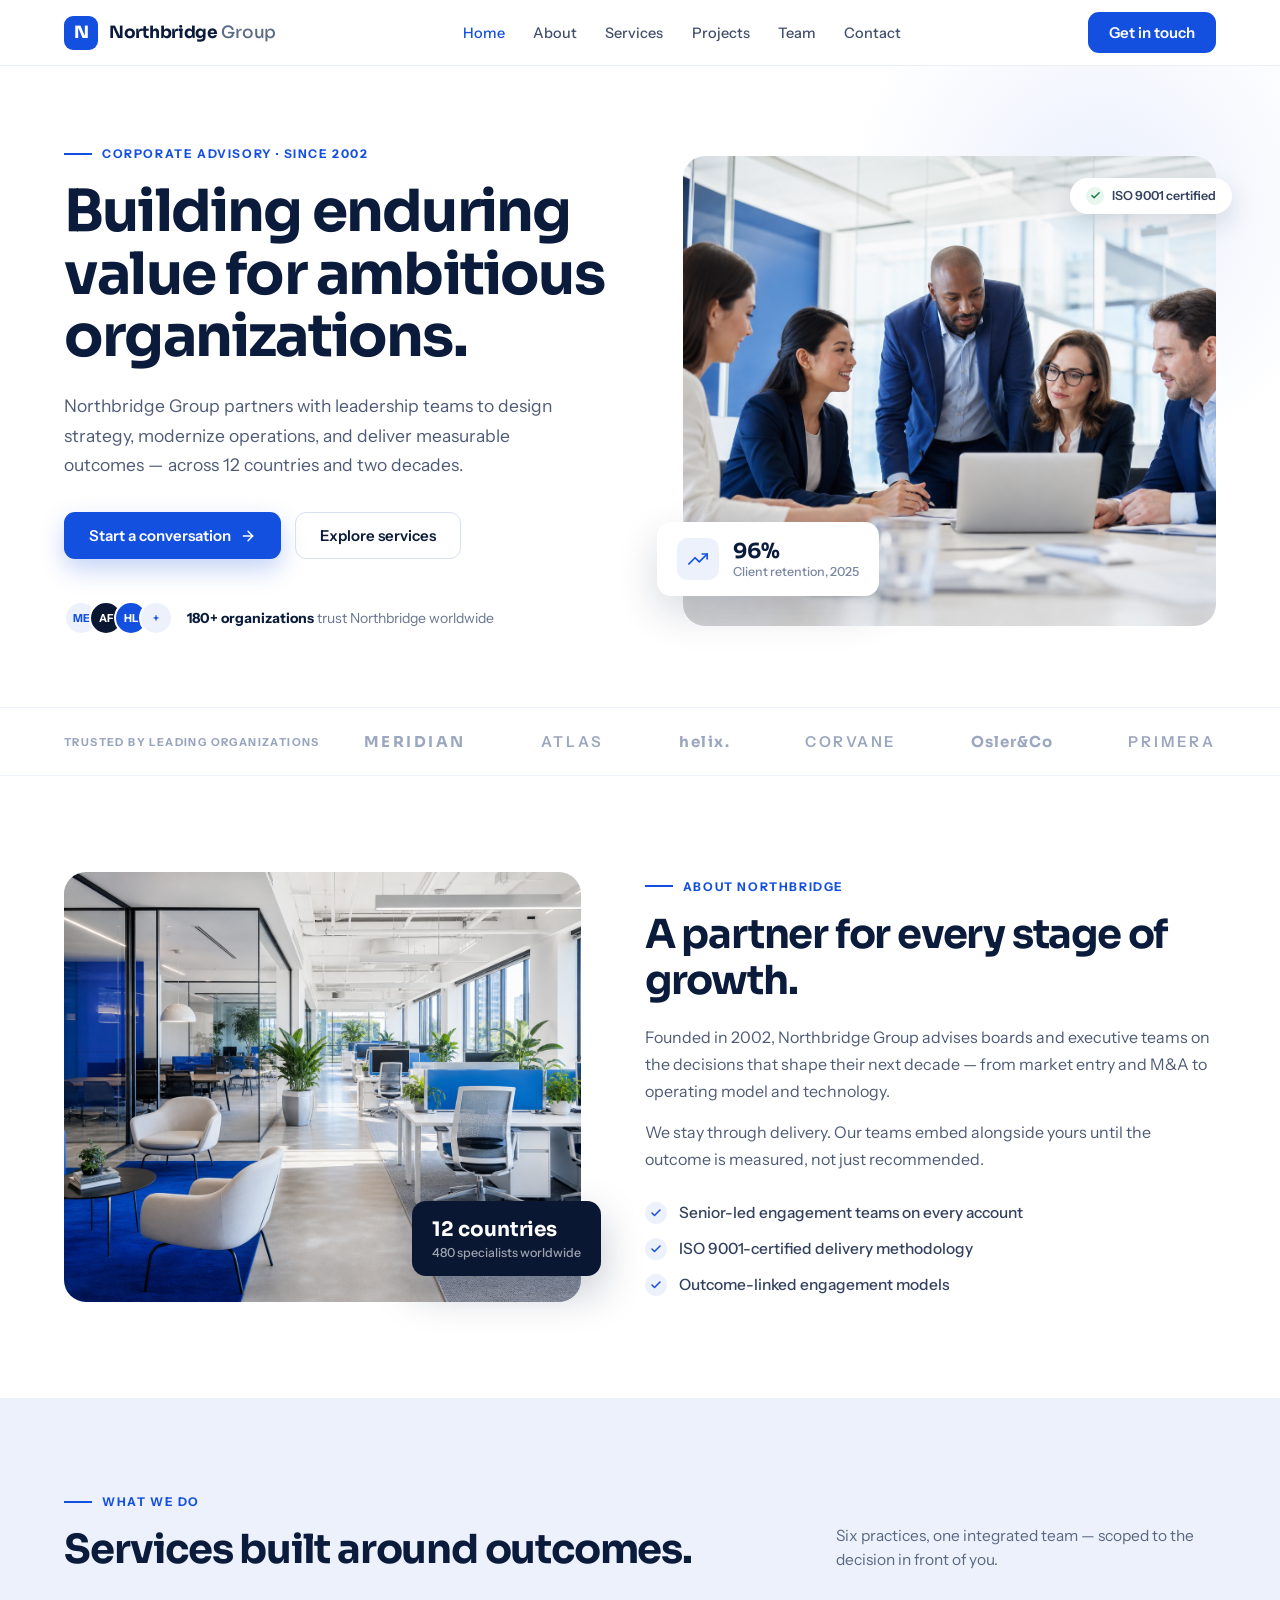
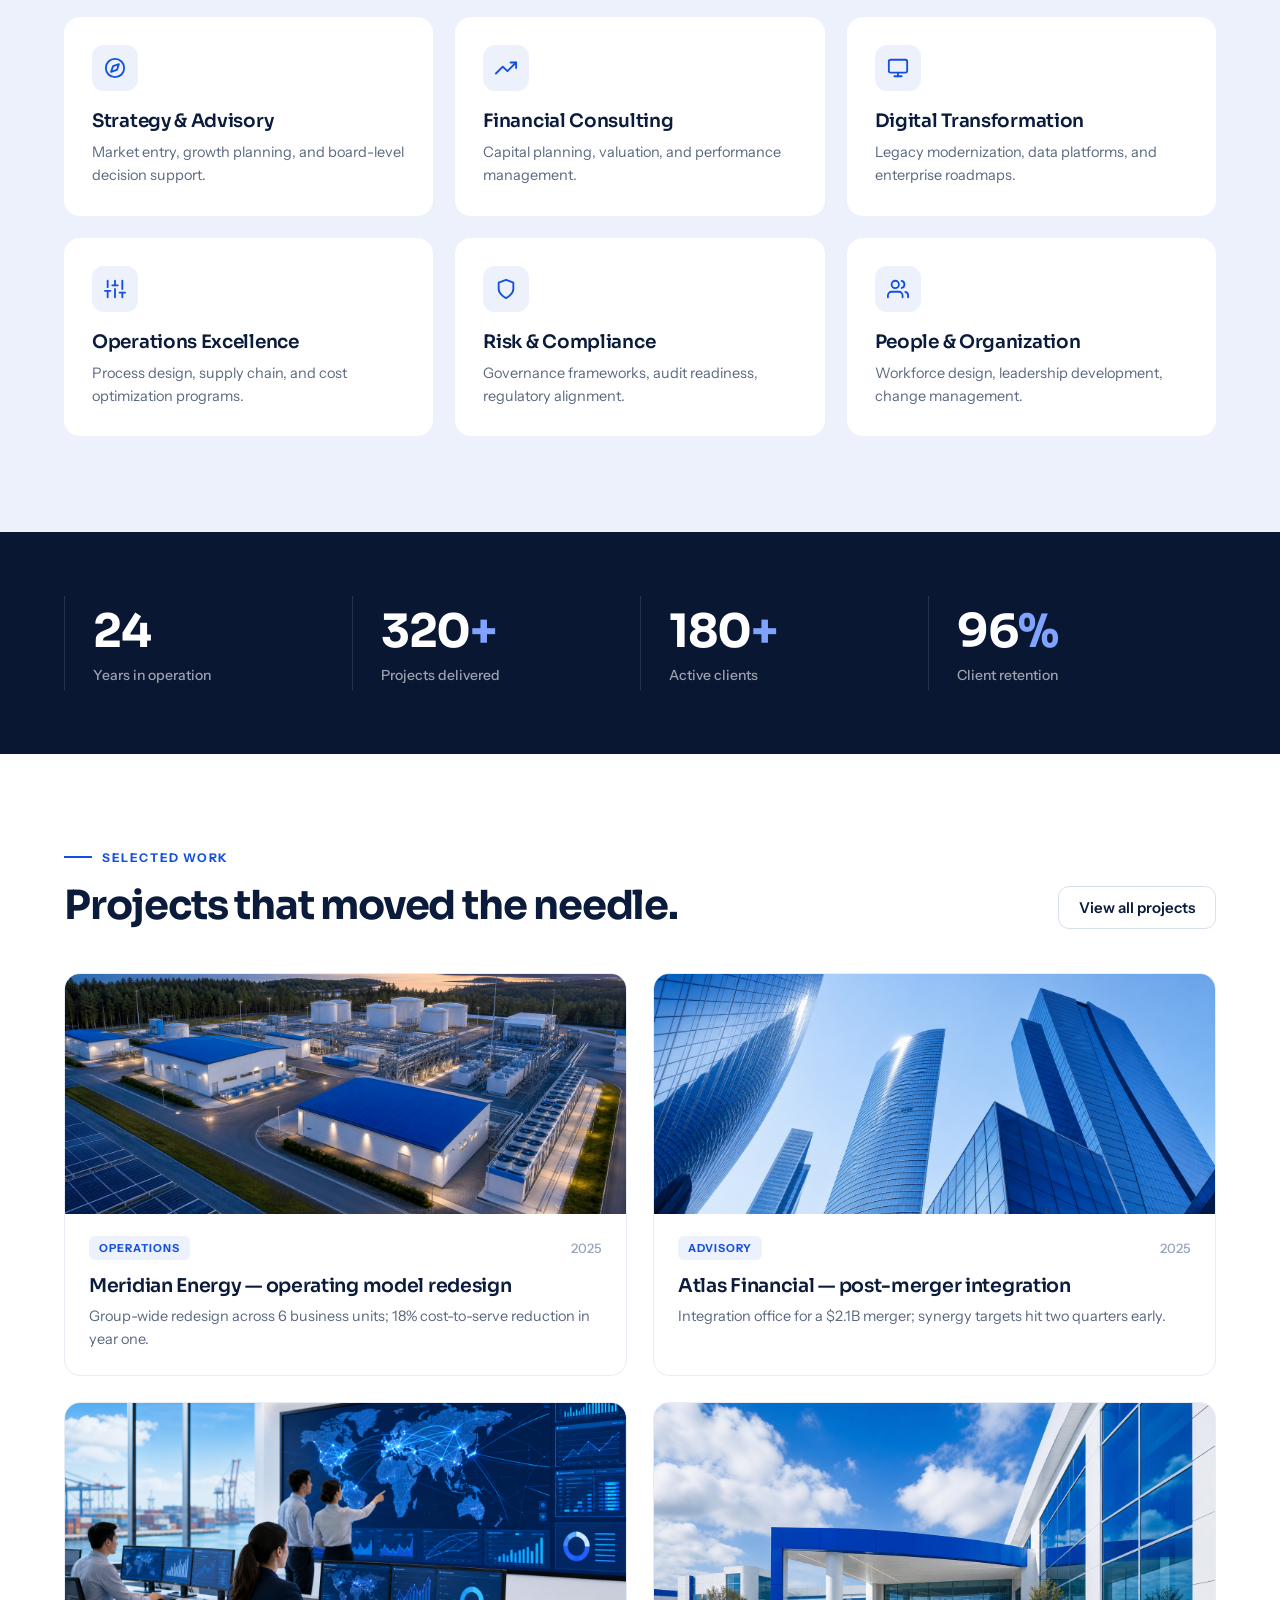
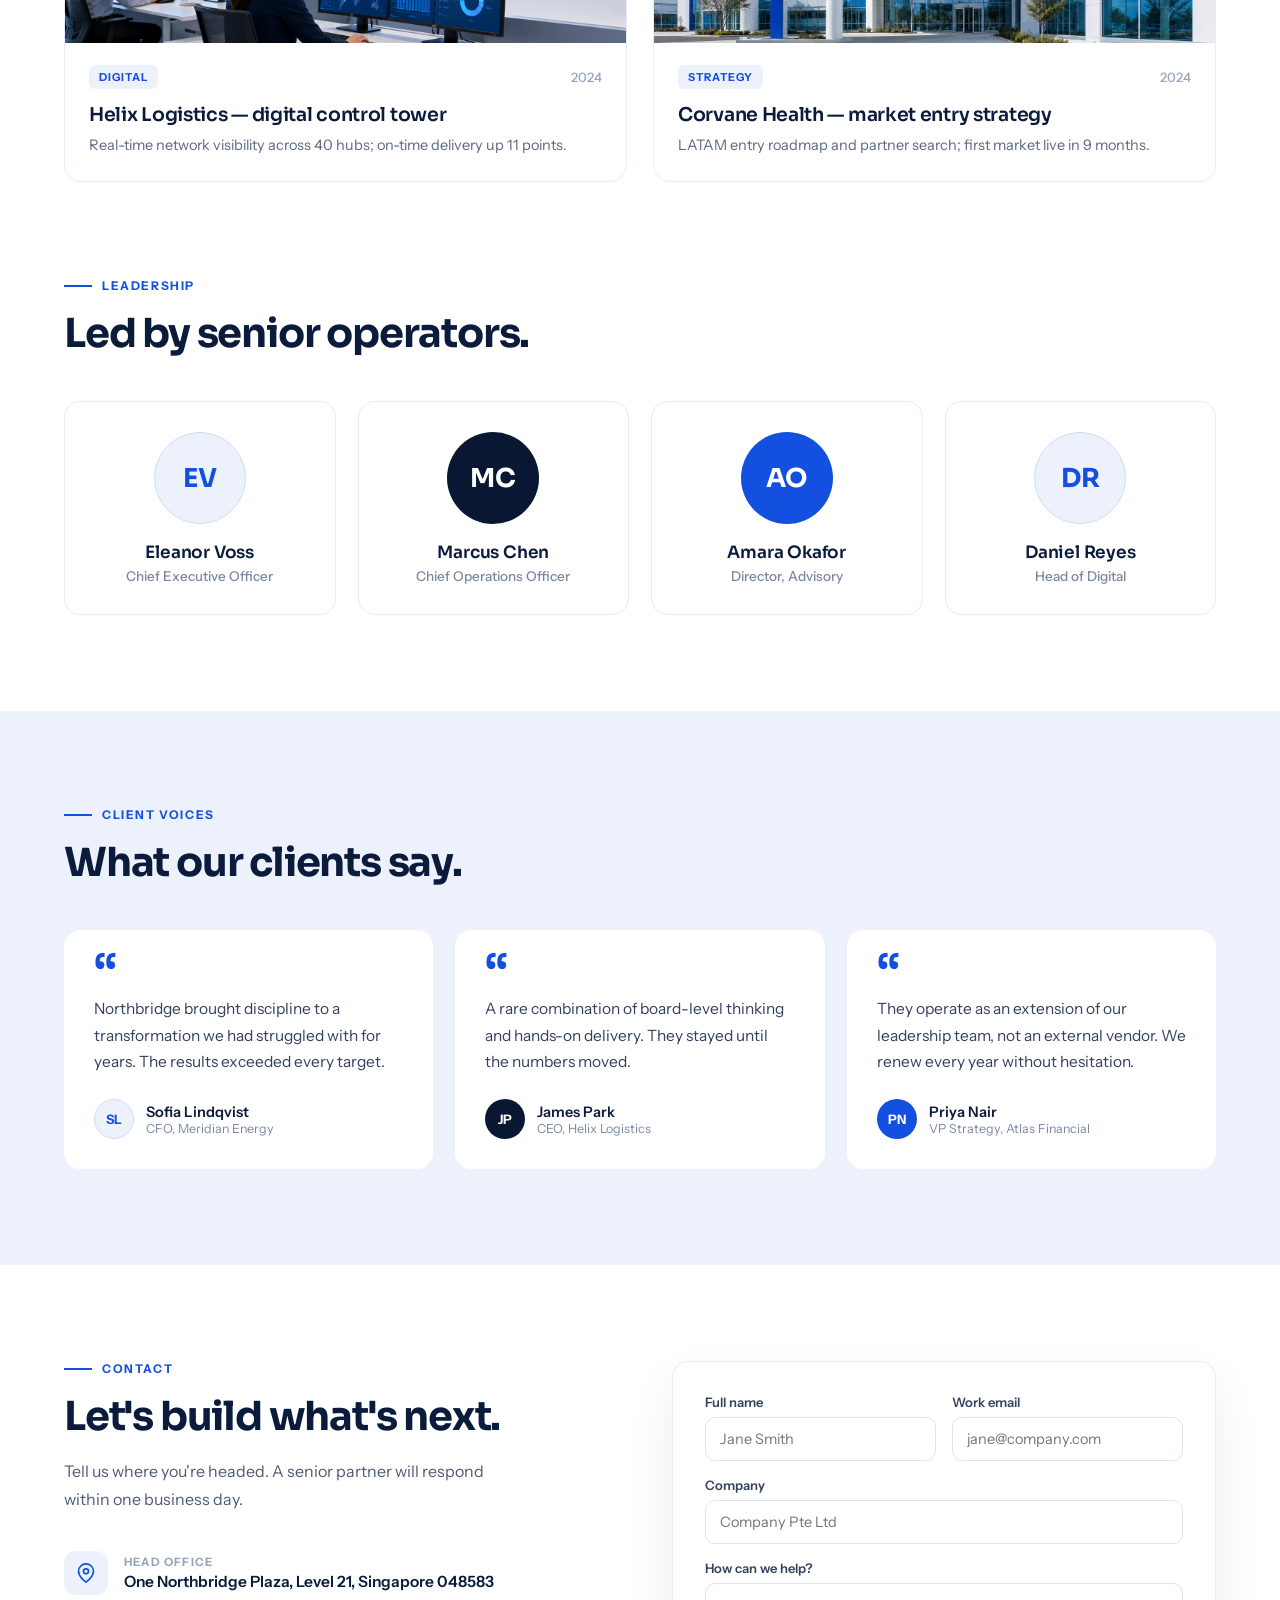
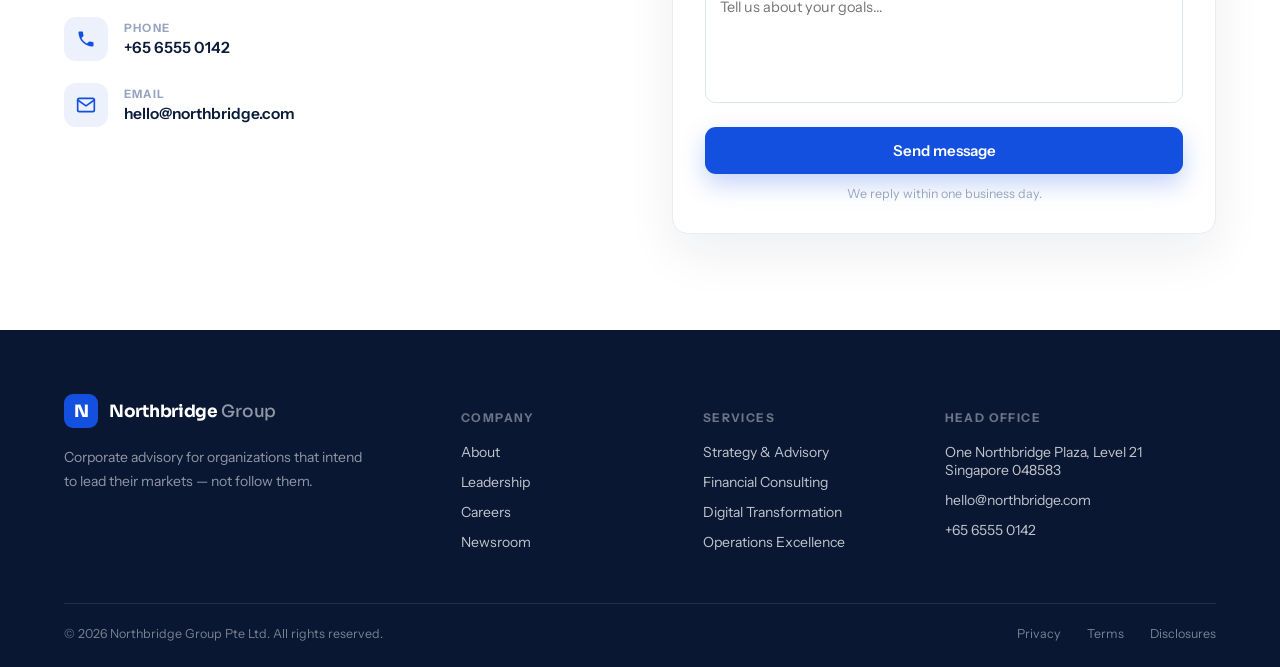
==== commit dce8ebbd: "Add admin login screen and generated brand imagery === TECHNICAL CHANGES === • admin.html: Pre-fille" ====
--- a/index.html
+++ b/index.html
@@ -58,7 +58,7 @@
       </div>
     </div>
     <div class="hero-media">
-      <div class="img-slot hero-img">Hero image — team / office</div>
+      <img class="hero-img" src="assets/hero.png" alt="Northbridge leadership team collaborating">
       <div class="float-card">
         <div class="ic"><svg viewBox="0 0 24 24" style="width:20px;height:20px;fill:none;stroke:currentColor;stroke-width:2;stroke-linecap:round;stroke-linejoin:round"><polyline points="23 6 13.5 15.5 8.5 10.5 1 18"></polyline><polyline points="17 6 23 6 23 12"></polyline></svg></div>
         <div>
@@ -89,7 +89,7 @@
   <!-- About -->
   <section id="lp-about" class="wrap section about">
     <div class="about-media">
-      <div class="img-slot about-img">Office / culture photo</div>
+      <img class="about-img" src="assets/about.png" alt="Northbridge modern office interior">
       <div class="about-badge">
         <div class="big">12 countries</div>
         <div class="sub">480 specialists worldwide</div>
--- a/css/styles.css
+++ b/css/styles.css
@@ -62,6 +62,10 @@
   background: linear-gradient(135deg, var(--tint), #DCE7FA);
   color: rgba(20,80,224,.4); font: 700 14px var(--sans); letter-spacing: .5px;
   text-align: center; padding: 20px;
+}
+/* generated photos fill their slots */
+img.hero-img, img.about-img, img.proj-img {
+  object-fit: cover; background: linear-gradient(135deg, var(--tint), #DCE7FA);
 }
 
 /* ============================================================
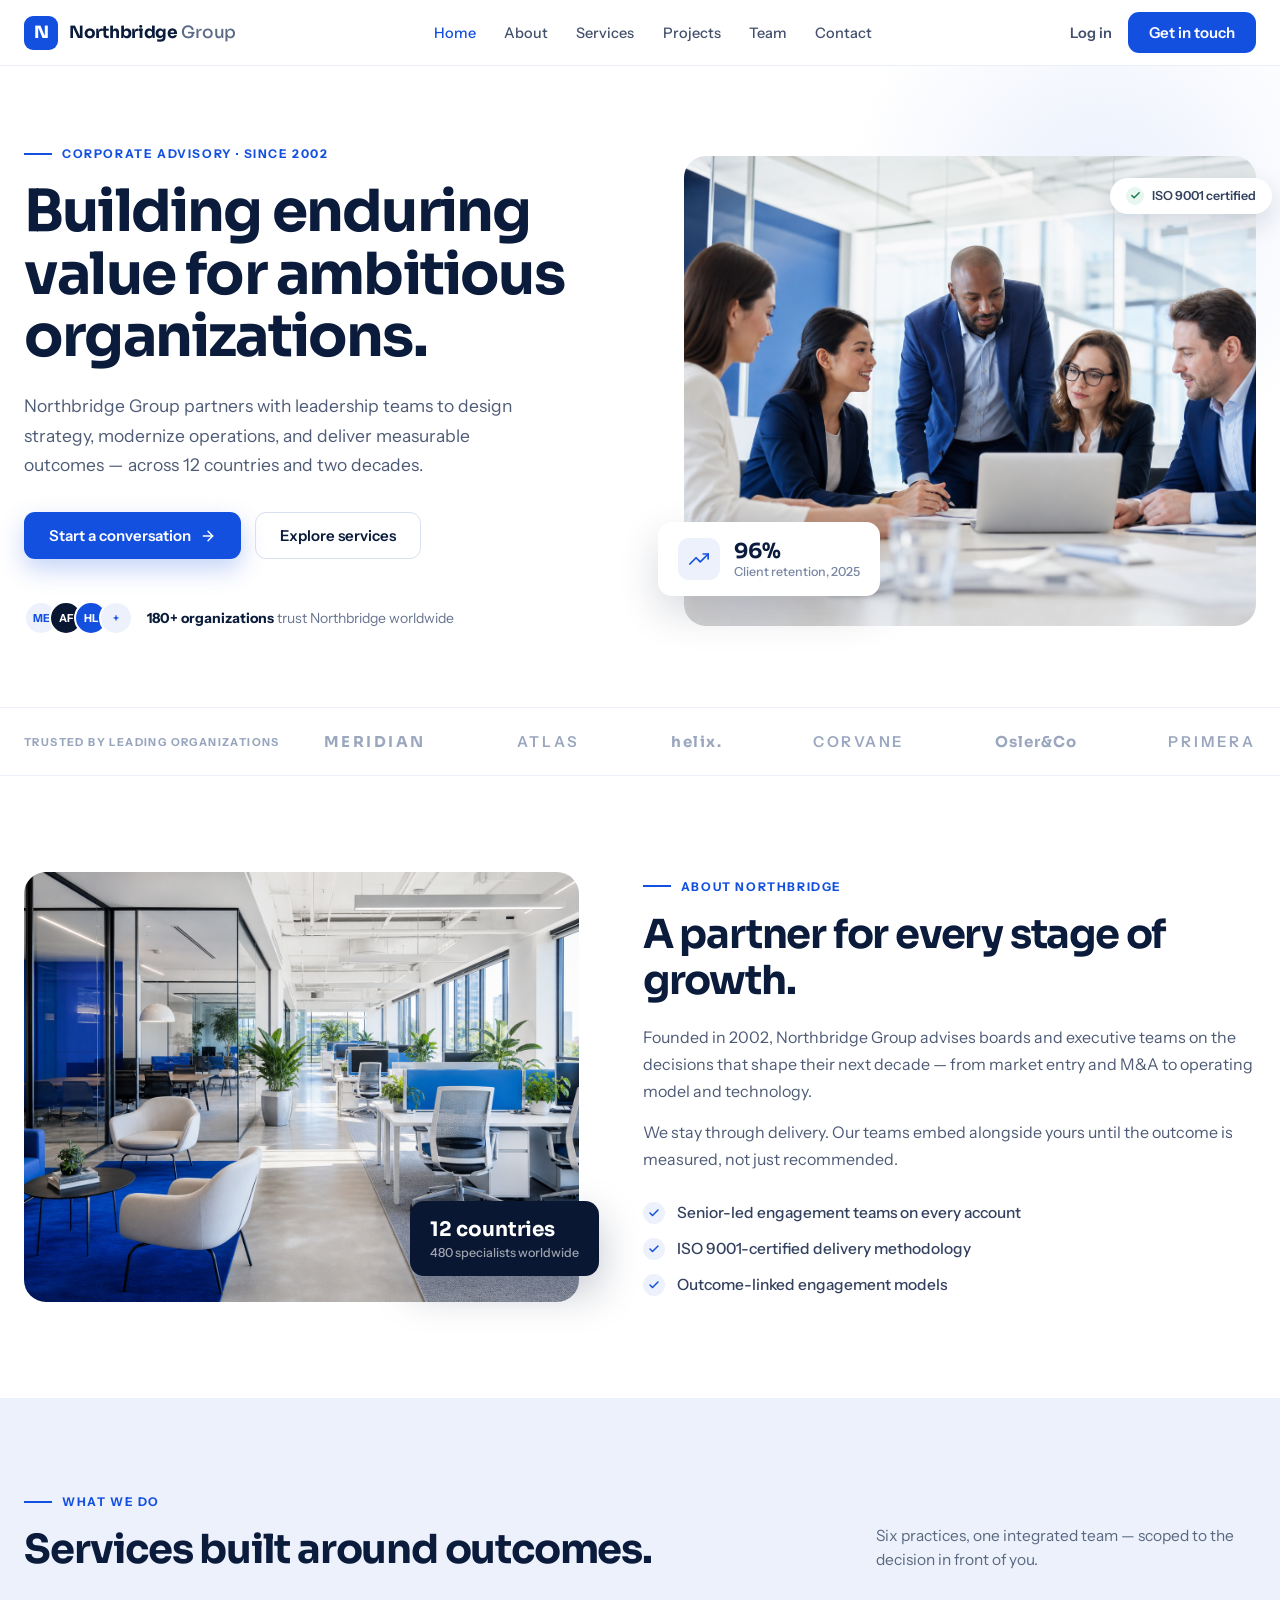
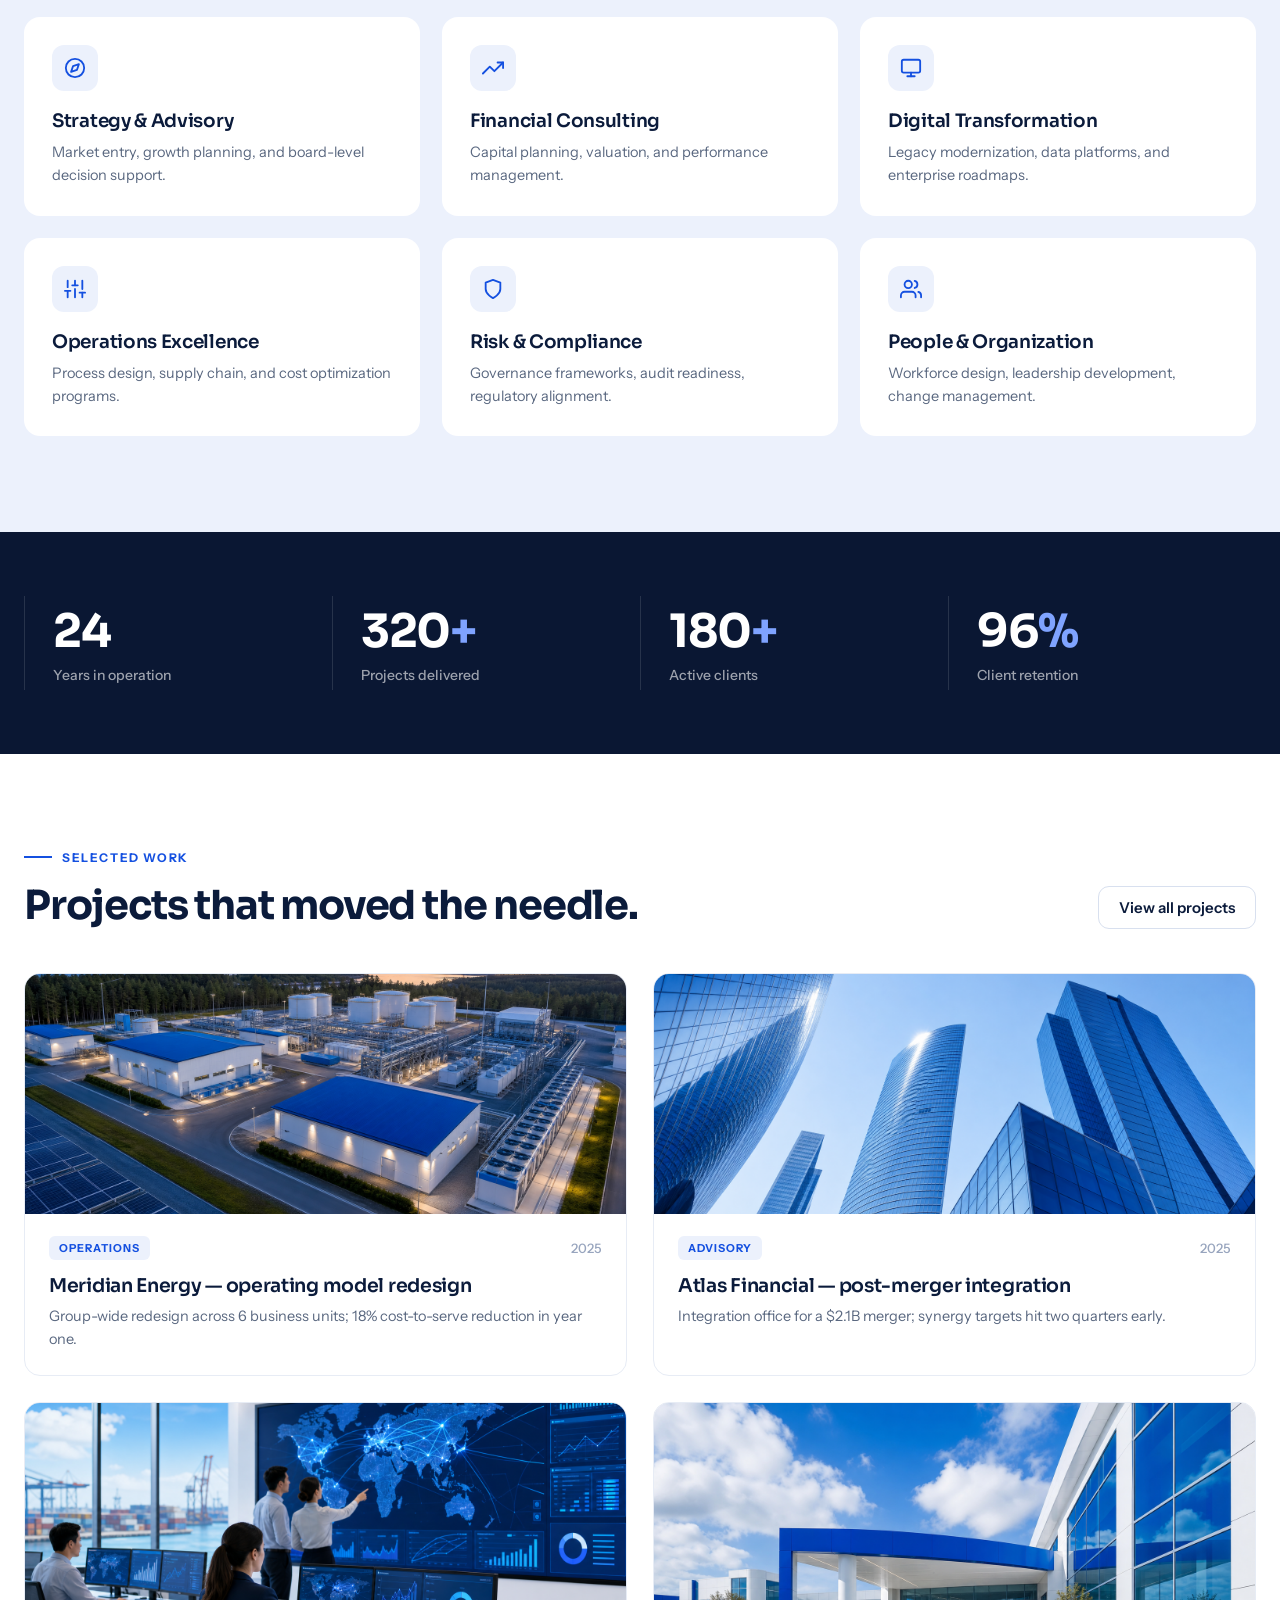
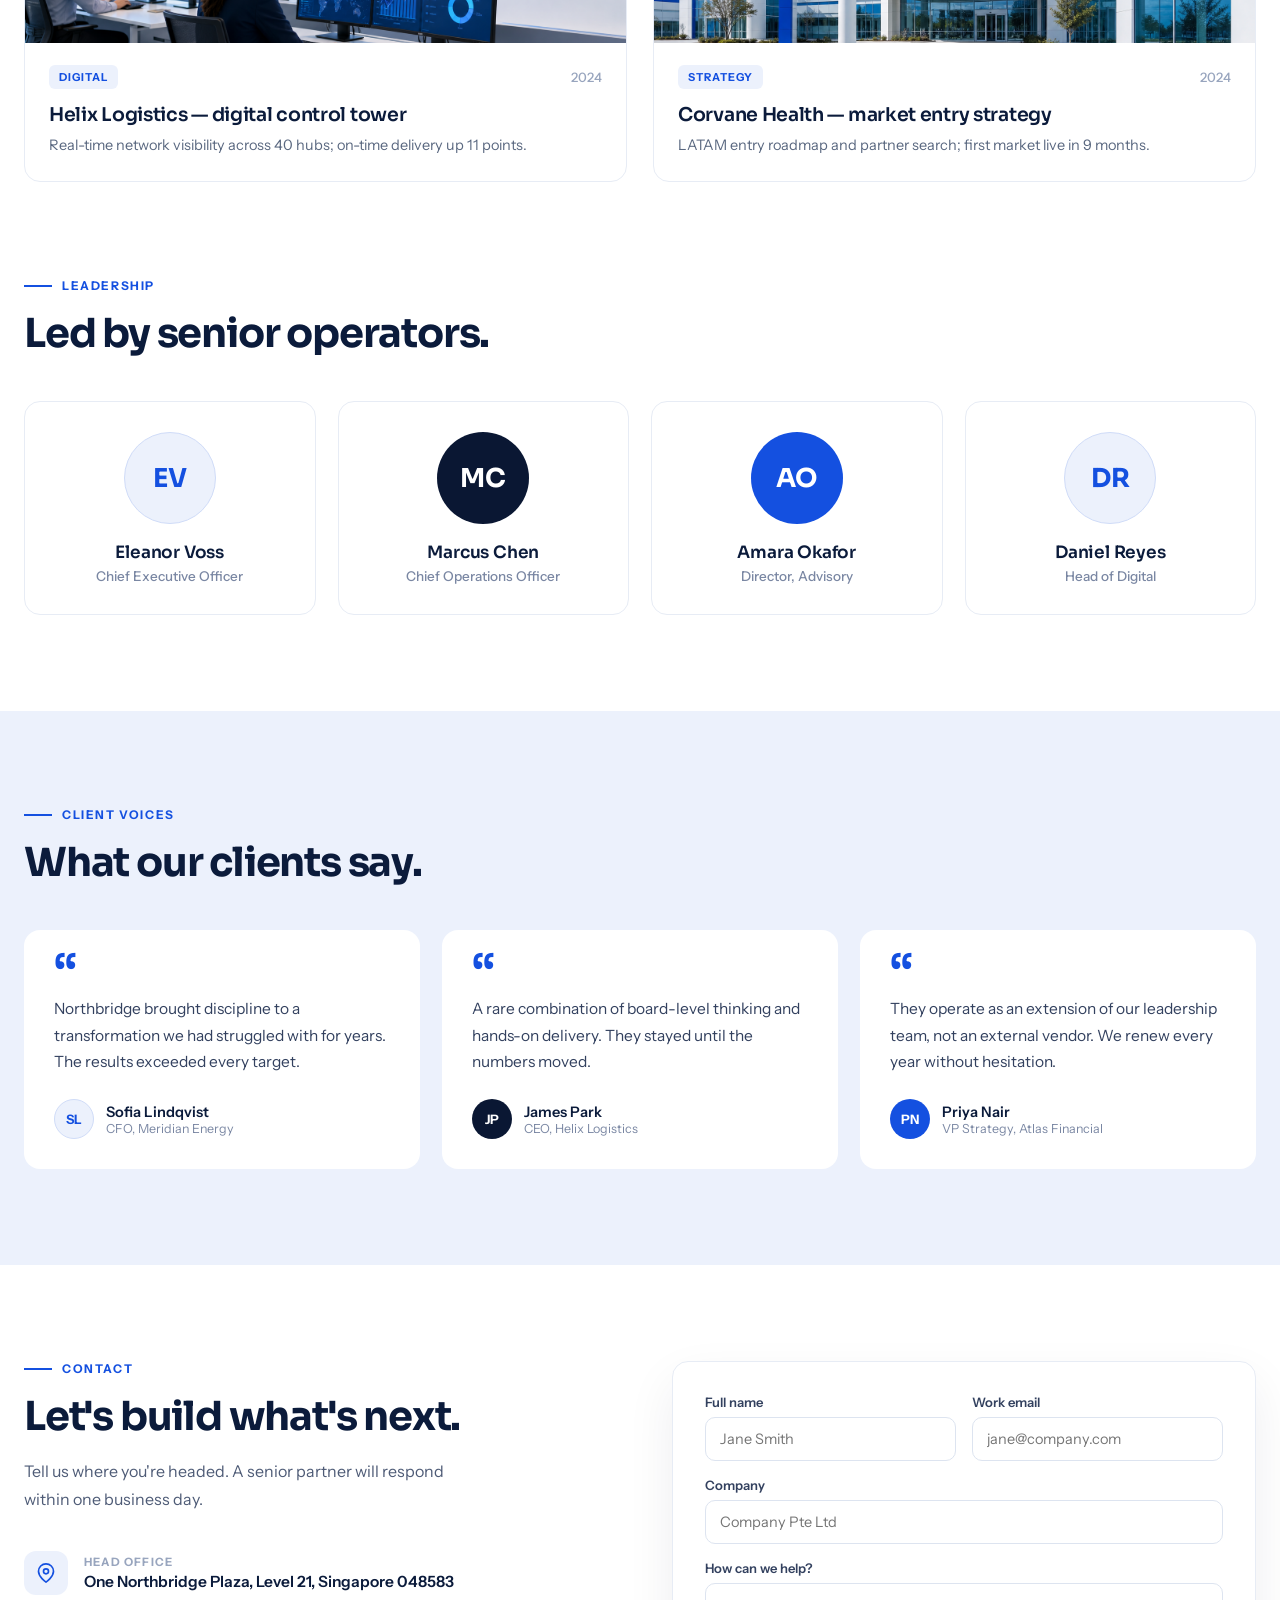
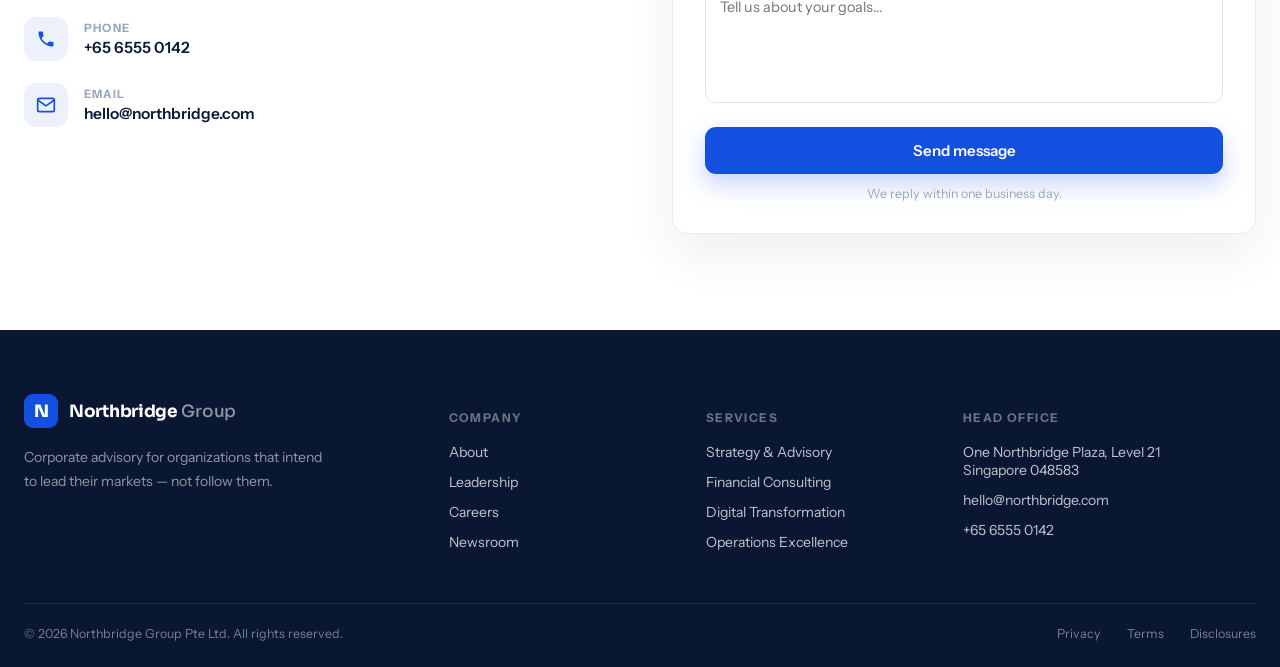
==== commit 7b5f4e47: "Cap landing content width and add Log in entry point === TECHNICAL CHANGES === • css/styles.css: New" ====
--- a/index.html
+++ b/index.html
@@ -31,7 +31,10 @@
       <a data-scroll="lp-team">Team</a>
       <a data-scroll="lp-contact">Contact</a>
     </nav>
-    <button class="btn btn-primary" data-scroll="lp-contact" style="padding:10px 20px;box-shadow:none">Get in touch</button>
+    <div class="nav-actions">
+      <a href="admin.html" class="nav-login">Log in</a>
+      <button class="btn btn-primary" data-scroll="lp-contact" style="padding:10px 20px;box-shadow:none">Get in touch</button>
+    </div>
   </header>
 
   <!-- Hero -->
@@ -226,7 +229,10 @@
       <div class="brand-mark">N</div>
       <div class="brand-name">Northbridge</div>
     </div>
-    <button class="m-cta" data-mtab="contact">Get in touch</button>
+    <div style="display:flex;align-items:center;gap:12px">
+      <a href="admin.html" class="nav-login" style="font-size:13px">Log in</a>
+      <button class="m-cta" data-mtab="contact">Get in touch</button>
+    </div>
   </div>
 
   <div class="m-view">
--- a/css/styles.css
+++ b/css/styles.css
@@ -19,6 +19,9 @@
   --sora: 'Sora', system-ui, sans-serif;
   --sans: 'Instrument Sans', system-ui, sans-serif;
   --shadow-card: 0 18px 40px rgba(11, 27, 59, 0.10);
+  /* horizontal gutter: min 24px, grows to centre a 1280px content column on wide screens
+     (backgrounds stay full-bleed, content stops stretching) */
+  --pad-x: max(24px, calc((100% - 1280px) / 2));
 }
 
 /* ---------- Reset ---------- */
@@ -78,7 +81,7 @@
   background: rgba(255,255,255,.92); backdrop-filter: blur(12px);
   border-bottom: 1px solid #EAEFF7;
   display: flex; align-items: center; justify-content: space-between;
-  padding: 0 clamp(24px, 5vw, 64px); height: 66px;
+  padding: 0 var(--pad-x); height: 66px;
 }
 .brand-lock { display: flex; align-items: center; gap: 11px; cursor: pointer; }
 .brand-mark {
@@ -91,8 +94,11 @@
 .nav-links { display: flex; align-items: center; gap: clamp(16px, 2.2vw, 30px); }
 .nav-links a { font: 500 14.5px var(--sans); color: #43506C; transition: color .2s; }
 .nav-links a:hover, .nav-links a.active { color: var(--brand); }
-
-.wrap { padding-left: clamp(24px, 5vw, 64px); padding-right: clamp(24px, 5vw, 64px); }
+.nav-actions { display: flex; align-items: center; gap: 16px; }
+.nav-login { font: 600 14.5px var(--sans); color: #43506C; transition: color .2s; }
+.nav-login:hover { color: var(--brand); }
+
+.wrap { padding-left: var(--pad-x); padding-right: var(--pad-x); }
 .section { padding-top: clamp(56px, 8vw, 96px); padding-bottom: clamp(56px, 8vw, 96px); }
 .h2 { font: 700 clamp(30px, 4vw, 40px)/1.15 var(--sora); letter-spacing: -1.2px; color: var(--ink); }
 .lead { font: 400 16px/1.7 var(--sans); color: var(--body); text-wrap: pretty; }
@@ -131,7 +137,7 @@
 .pill-cert .dot { width: 18px; height: 18px; border-radius: 50%; background: #E7F6EE; color: #127A46; display: flex; align-items: center; justify-content: center; }
 
 /* Client logos */
-.logos { padding: 24px clamp(24px,5vw,64px); border-top: 1px solid #EEF2F9; border-bottom: 1px solid #EEF2F9; display: flex; align-items: center; gap: 44px; flex-wrap: wrap; }
+.logos { padding: 24px var(--pad-x); border-top: 1px solid #EEF2F9; border-bottom: 1px solid #EEF2F9; display: flex; align-items: center; gap: 44px; flex-wrap: wrap; }
 .logos .label { font: 700 11px var(--sans); letter-spacing: 1.4px; color: var(--faint); white-space: nowrap; }
 .logos .row { display: flex; align-items: center; gap: 38px; flex: 1; justify-content: space-between; flex-wrap: wrap; }
 .logos .row span { color: #9AA7BF; font-family: var(--sora); font-weight: 700; font-size: 15px; }
@@ -159,7 +165,7 @@
 .svc-card p { font: 400 14.5px/1.6 var(--sans); color: #5A6880; }
 
 /* Stats band */
-.stats { background: var(--navy); display: grid; grid-template-columns: repeat(4, 1fr); gap: 0; padding: 64px clamp(24px,5vw,64px); }
+.stats { background: var(--navy); display: grid; grid-template-columns: repeat(4, 1fr); gap: 0; padding: 64px var(--pad-x); }
 .stat { border-left: 1px solid rgba(255,255,255,.12); padding: 6px 0 6px 28px; }
 .stat .n { font: 700 clamp(34px,4vw,46px) var(--sora); letter-spacing: -1.5px; color: #fff; }
 .stat .n em { font-style: normal; color: #7FA3FF; }
@@ -217,7 +223,7 @@
 .form-note { font: 400 12.5px var(--sans); color: var(--faint); text-align: center; margin-top: 12px; }
 
 /* Footer */
-.footer { background: var(--navy); padding: 64px clamp(24px,5vw,64px) 0; }
+.footer { background: var(--navy); padding: 64px var(--pad-x) 0; }
 .footer-grid { display: grid; grid-template-columns: 1.8fr 1fr 1fr 1.4fr; gap: 48px; padding-bottom: 52px; }
 .footer p { font: 400 14px/1.7 var(--sans); color: rgba(255,255,255,.55); max-width: 300px; margin-top: 18px; }
 .footer .brand-name { color: #fff; }
